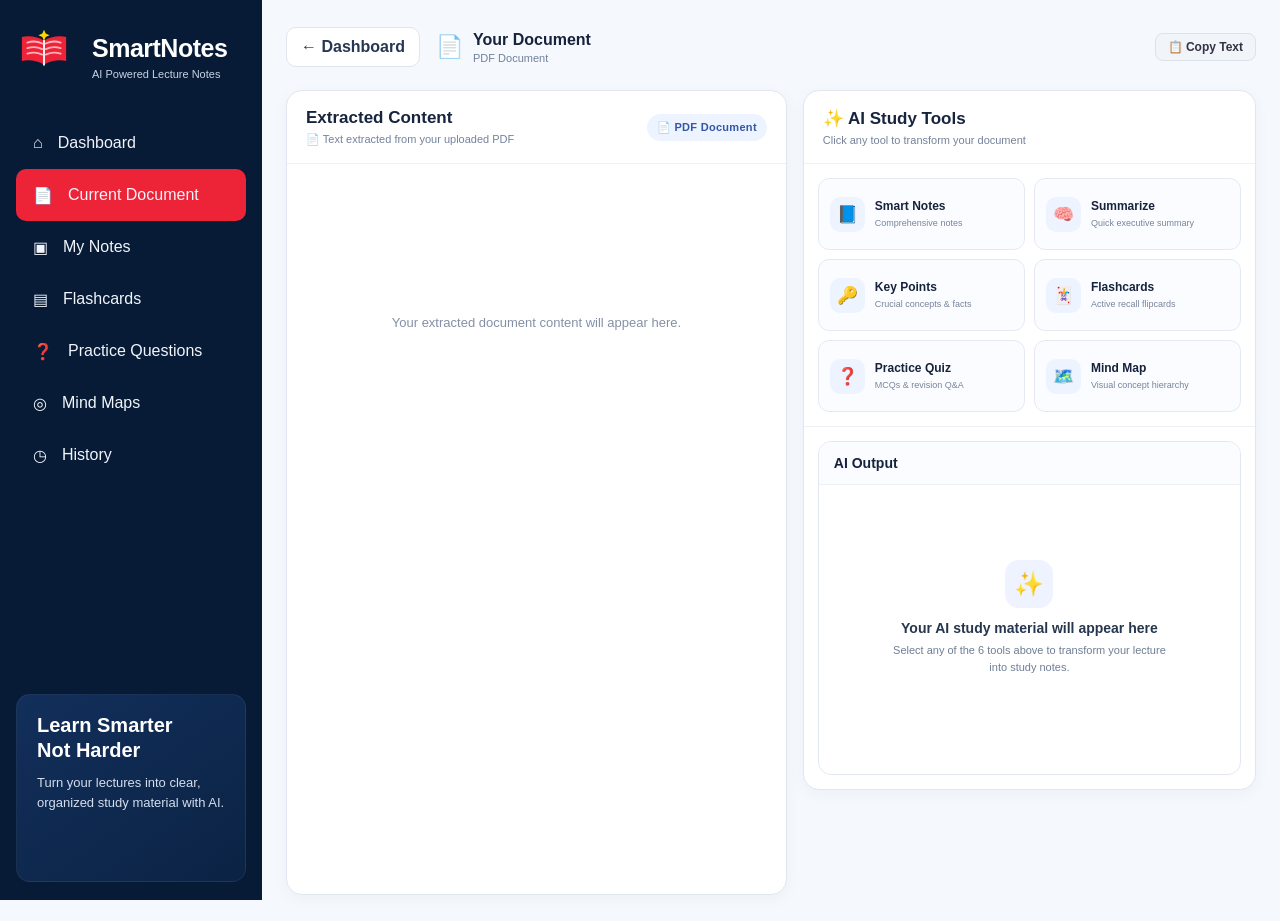
==== document.html @ 709845af "Deploy SmartNotes" ====
<!DOCTYPE html>
<html lang="en">

<head>
    <meta charset="UTF-8">
    <meta name="viewport" content="width=device-width, initial-scale=1.0">
    <title>SmartNotes - Document Workspace</title>
    <link rel="stylesheet" href="style.css?v=5">
    <style>
/* Source badges */
.source-badge {
    display: inline-flex;
    align-items: center;
    gap: 5px;
    padding: 4px 12px;
    border-radius: 20px;
    font-size: 11px;
    font-weight: 700;
    letter-spacing: 0.3px;
}
.source-badge.pdf    { background: #edf3ff; color: #3157a5; }
.source-badge.audio  { background: #fdf0ff; color: #7c3aed; }
.source-badge.youtube { background: #fff0f0; color: #c0152a; }

/* Pre-generated notes banner */
.auto-notes-banner {
    display: flex;
    align-items: center;
    justify-content: space-between;
    padding: 10px 14px;
    background: #edfdf5;
    border: 1px solid #a7f0c4;
    border-radius: 10px;
    font-size: 13px;
    font-weight: 600;
    color: #188038;
    margin-bottom: 14px;
}

/* AI Tool button active state */
.ai-tool.active-tool {
    border-color: #ed2438 !important;
    background: #fff5f5 !important;
    box-shadow: 0 4px 14px rgba(237, 36, 56, 0.12);
}
.ai-tool.active-tool strong {
    color: #ed2438 !important;
}

/* Action toolbar in output header */
.output-actions {
    display: flex;
    align-items: center;
    gap: 8px;
}
.btn-action {
    padding: 6px 12px;
    border-radius: 8px;
    background: #f1f4f9;
    color: #334;
    font-size: 12px;
    font-weight: 600;
    cursor: pointer;
    border: 1px solid #dce2ec;
    transition: 0.15s ease;
}
.btn-action:hover {
    background: #e3e8f2;
}

/* Interactive Flashcard UI */
.flashcards-container {
    padding: 10px 0;
}
.flashcard-card {
    min-height: 200px;
    background: linear-gradient(135deg, #ffffff, #f9fbff);
    border: 2px solid #e1e8f5;
    border-radius: 16px;
    padding: 24px;
    display: flex;
    flex-direction: column;
    justify-content: space-between;
    box-shadow: 0 8px 24px rgba(30, 50, 90, 0.06);
    cursor: pointer;
    transition: transform 0.2s, border-color 0.2s;
    user-select: none;
}
.flashcard-card:hover {
    border-color: #3157a5;
    transform: translateY(-2px);
}
.flashcard-header {
    display: flex;
    justify-content: space-between;
    font-size: 12px;
    color: #7b8ba5;
    font-weight: 600;
}
.flashcard-body {
    padding: 20px 0;
    font-size: 16px;
    line-height: 1.6;
    color: #17233d;
    text-align: center;
}
.flashcard-footer {
    display: flex;
    justify-content: space-between;
    align-items: center;
    font-size: 12px;
    color: #8fa0bc;
}
.flashcard-nav {
    display: flex;
    justify-content: center;
    align-items: center;
    gap: 16px;
    margin-top: 16px;
}
.flashcard-nav button {
    padding: 8px 18px;
    border-radius: 10px;
    background: #17233d;
    color: #fff;
    font-size: 13px;
    font-weight: 600;
    cursor: pointer;
}
.flashcard-nav button:disabled {
    opacity: 0.4;
    cursor: default;
}

/* Practice Questions UI */
.quiz-item {
    background: #fff;
    border: 1px solid #e2e8f2;
    border-radius: 12px;
    padding: 16px 18px;
    margin-bottom: 14px;
}
.quiz-question {
    font-size: 14px;
    font-weight: 700;
    color: #17233d;
    margin-bottom: 10px;
}
.quiz-toggle {
    margin-top: 10px;
    padding: 6px 12px;
    border-radius: 8px;
    background: #edf3ff;
    color: #3157a5;
    font-size: 12px;
    font-weight: 600;
    cursor: pointer;
    border: none;
}
.quiz-answer {
    margin-top: 10px;
    padding: 10px 14px;
    background: #f8fafc;
    border-left: 3px solid #188038;
    border-radius: 6px;
    font-size: 13px;
    line-height: 1.5;
    color: #2b3a4a;
    display: none;
}

/* Mind Map Tree visual */
.mindmap-node-tree {
    background: #f8fafd;
    border: 1px solid #e1e7f0;
    border-radius: 12px;
    padding: 18px;
    font-family: monospace;
    font-size: 13px;
    line-height: 1.8;
    color: #172b4d;
    white-space: pre-wrap;
    overflow-x: auto;
}
    </style>
</head>

<body>

    <aside class="sidebar" id="sidebar">
        <button class="mobile-menu-btn" id="mobileMenuBtn" aria-label="Open menu">☰</button>

        <div class="brand">
            <div class="logo-mark" aria-hidden="true">
                <svg width="56" height="48" viewBox="0 0 60 52" fill="none" xmlns="http://www.w3.org/2000/svg">
                    <path d="M6 38C14 36 24 38 30 42C36 38 46 36 54 38V12C46 10 36 12 30 16C24 12 14 10 6 12V38Z" fill="#ED2438"/>
                    <path d="M30 16V42" stroke="#FFFFFF" stroke-width="2" stroke-linecap="round"/>
                    <path d="M12 18C18 16 24 17 28 19" stroke="#FFB0B8" stroke-width="2" stroke-linecap="round"/>
                    <path d="M12 24C18 22 24 23 28 25" stroke="#FFB0B8" stroke-width="2" stroke-linecap="round"/>
                    <path d="M12 30C18 28 24 29 28 31" stroke="#FFB0B8" stroke-width="2" stroke-linecap="round"/>
                    <path d="M48 18C42 16 36 17 32 19" stroke="#FFB0B8" stroke-width="2" stroke-linecap="round"/>
                    <path d="M48 24C42 22 36 23 32 25" stroke="#FFB0B8" stroke-width="2" stroke-linecap="round"/>
                    <path d="M48 30C42 28 36 29 32 31" stroke="#FFB0B8" stroke-width="2" stroke-linecap="round"/>
                    <path d="M30 4L31.8 8.2L36 10L31.8 11.8L30 16L28.2 11.8L24 10L28.2 8.2L30 4Z" fill="#FFD700"/>
                </svg>
            </div>
            <div class="brand-text">
                <h2>SmartNotes</h2>
                <p>AI Powered Lecture Notes</p>
            </div>
        </div>

        <nav>
            <button onclick="goDashboard()">⌂ <span>Dashboard</span></button>
            <button class="active" id="currentDocBtn">📄 <span>Current Document</span></button>
            <button onclick="goDashboard()">▣ <span>My Notes</span></button>
            <button onclick="runTool('flashcards')">▤ <span>Flashcards</span></button>
            <button onclick="runTool('practice_questions')">❓ <span>Practice Questions</span></button>
            <button onclick="runTool('mindmap')">◎ <span>Mind Maps</span></button>
            <button onclick="goDashboard()">◷ <span>History</span></button>
        </nav>

        <div class="sidebar-card">
            <strong>Learn Smarter<br>Not Harder</strong>
            <p>Turn your lectures into clear, organized study material with AI.</p>
        </div>
    </aside>

    <main class="workspace">

        <!-- TOP BAR -->
        <header class="workspace-topbar">
            <button class="back-button" onclick="goDashboard()">
                ← Dashboard
            </button>

            <div class="document-title">
                <span id="topbarIcon">📄</span>
                <div>
                    <strong id="documentName">Your Document</strong>
                    <small id="documentPages">Processing...</small>
                </div>
            </div>

            <div class="top-actions" style="margin-left:auto;">
                <button class="btn-action" onclick="copyDocumentText()">📋 Copy Text</button>
            </div>
        </header>

        <!-- WORKSPACE GRID -->
        <section class="workspace-grid">

            <!-- DOCUMENT PANEL -->
            <div class="document-panel">
                <div class="panel-header">
                    <div>
                        <h2>Extracted Content</h2>
                        <p id="panelSubtitle">Text extracted from your uploaded lecture</p>
                    </div>
                    <span id="pageBadge" class="source-badge pdf">0 pages</span>
                </div>

                <div class="document-content" id="documentContent">
                    <p class="workspace-empty">Your extracted document content will appear here.</p>
                </div>
            </div>

            <!-- AI PANEL -->
            <div class="ai-panel">
                <div class="panel-header">
                    <div>
                        <h2>✨ AI Study Tools</h2>
                        <p>Click any tool to transform your document</p>
                    </div>
                </div>

                <!-- ALL 6 AI STUDY TOOLS -->
                <div class="ai-tools">
                    <button class="ai-tool" id="smartNotesBtn" onclick="runTool('smart_notes')">
                        <span>📘</span>
                        <div>
                            <strong>Smart Notes</strong>
                            <small>Comprehensive notes</small>
                        </div>
                    </button>

                    <button class="ai-tool" id="summarizeBtn" onclick="runTool('summarize')">
                        <span>🧠</span>
                        <div>
                            <strong>Summarize</strong>
                            <small>Quick executive summary</small>
                        </div>
                    </button>

                    <button class="ai-tool" id="keyPointsBtn" onclick="runTool('key_points')">
                        <span>🔑</span>
                        <div>
                            <strong>Key Points</strong>
                            <small>Crucial concepts & facts</small>
                        </div>
                    </button>

                    <button class="ai-tool" id="flashcardsBtn" onclick="runTool('flashcards')">
                        <span>🃏</span>
                        <div>
                            <strong>Flashcards</strong>
                            <small>Active recall flipcards</small>
                        </div>
                    </button>

                    <button class="ai-tool" id="practiceQuestionsBtn" onclick="runTool('practice_questions')">
                        <span>❓</span>
                        <div>
                            <strong>Practice Quiz</strong>
                            <small>MCQs & revision Q&A</small>
                        </div>
                    </button>

                    <button class="ai-tool" id="mindMapBtn" onclick="runTool('mindmap')">
                        <span>🗺️</span>
                        <div>
                            <strong>Mind Map</strong>
                            <small>Visual concept hierarchy</small>
                        </div>
                    </button>
                </div>

                <!-- AI OUTPUT -->
                <div class="ai-output">
                    <div class="ai-output-header" style="display:flex; justify-content:space-between; align-items:center;">
                        <h2 id="aiOutputTitle">AI Output</h2>
                        <div class="output-actions" id="outputActions" style="display:none;">
                            <button class="btn-action" onclick="copyAiOutput()">📋 Copy</button>
                            <button class="btn-action" onclick="downloadAiNotes()">💾 Save .txt</button>
                        </div>
                    </div>

                    <div id="aiOutput">
                        <div class="ai-placeholder">
                            <div class="ai-placeholder-icon">✨</div>
                            <h3>Your AI study material will appear here</h3>
                            <p>Select any of the 6 tools above to transform your lecture into study notes.</p>
                        </div>
                    </div>
                </div>

            </div>

        </section>

    </main>

    <script>
    /* =========================================
       GLOBAL STATE
    ========================================= */
    let currentRawResult = "";
    let flashcardDeck = [];
    let currentFlashcardIndex = 0;
    let isFlipped = false;

    /* =========================================
       NAVIGATION
    ========================================= */
    function goDashboard() {
        window.location.href = "/";
    }

    /* =========================================
       LOAD DOCUMENT DATA
    ========================================= */
    const documentText = sessionStorage.getItem("smartnotes_text") || sessionStorage.getItem("notegenz_text") || "";
    const documentName = sessionStorage.getItem("smartnotes_filename") || sessionStorage.getItem("notegenz_filename") || "Your Document";
    const documentPages = sessionStorage.getItem("smartnotes_pages") || sessionStorage.getItem("notegenz_pages") || "0";
    const documentSource = sessionStorage.getItem("smartnotes_source") || sessionStorage.getItem("notegenz_source") || "pdf";
    const preGeneratedNotes = sessionStorage.getItem("smartnotes_notes") || sessionStorage.getItem("notegenz_notes") || "";

    if (documentText) {
        document.getElementById("documentContent").textContent = documentText;
    }
    if (documentName) {
        document.getElementById("documentName").textContent = documentName;
    }

    const pageBadge = document.getElementById("pageBadge");
    const panelSubtitle = document.getElementById("panelSubtitle");
    const topbarIcon = document.getElementById("topbarIcon");
    const currentDocBtn = document.getElementById("currentDocBtn");

    if (documentSource === "audio") {
        document.getElementById("documentPages").textContent = "Audio Lecture";
        pageBadge.textContent = "🎙️ Audio";
        pageBadge.className = "source-badge audio";
        panelSubtitle.textContent = "🎙️ Audio Recording Transcript";
        topbarIcon.textContent = "🎙️";
        if (currentDocBtn) currentDocBtn.innerHTML = "🎙️ <span>Audio Recording</span>";
    } else if (documentSource === "youtube") {
        document.getElementById("documentPages").textContent = "YouTube Lecture";
        pageBadge.textContent = "▶ YouTube";
        pageBadge.className = "source-badge youtube";
        panelSubtitle.textContent = "▶ YouTube Lecture Content";
        topbarIcon.textContent = "▶";
        if (currentDocBtn) currentDocBtn.innerHTML = "▶ <span>YouTube Lecture</span>";
    } else {
        const pagesStr = documentPages && documentPages !== "0" ? `${documentPages} page(s)` : "PDF Document";
        document.getElementById("documentPages").textContent = pagesStr;
        pageBadge.textContent = `📄 ${pagesStr}`;
        pageBadge.className = "source-badge pdf";
        panelSubtitle.textContent = "📄 Text extracted from your uploaded PDF";
        topbarIcon.textContent = "📄";
    }

    // Auto-display pre-generated notes for Audio/YouTube
    if (preGeneratedNotes.trim()) {
        displayRawResult("📘 Smart Notes", preGeneratedNotes, true);
        highlightActiveTool("smartNotesBtn");
    }

    // Check if auto_tool requested from homepage
    const autoTool = sessionStorage.getItem("smartnotes_auto_tool");
    if (autoTool) {
        sessionStorage.removeItem("smartnotes_auto_tool");
        setTimeout(() => runTool(autoTool), 300);
    }

    /* =========================================
       AI STUDY TOOLS DISPATCHER
    ========================================= */
    async function runTool(toolName) {
        if (!documentText || documentText.trim() === "") {
            document.getElementById("aiOutput").innerHTML = `
                <div class="ai-placeholder">
                    <div class="ai-placeholder-icon">⚠️</div>
                    <h3>No document content</h3>
                    <p>Please upload a PDF, audio recording, or YouTube link first.</p>
                </div>
            `;
            return;
        }

        const toolBtnMap = {
            "smart_notes": "smartNotesBtn",
            "summarize": "summarizeBtn",
            "key_points": "keyPointsBtn",
            "flashcards": "flashcardsBtn",
            "practice_questions": "practiceQuestionsBtn",
            "mindmap": "mindMapBtn"
        };
        highlightActiveTool(toolBtnMap[toolName]);

        const titles = {
            "smart_notes": "📘 Smart Notes",
            "summarize": "🧠 Executive Summary",
            "key_points": "🔑 Key Points",
            "flashcards": "🃏 Flashcards Deck",
            "practice_questions": "❓ Practice Quiz",
            "mindmap": "🗺️ Mind Map"
        };

        const aiOutput = document.getElementById("aiOutput");
        document.getElementById("aiOutputTitle").textContent = titles[toolName] || "AI Output";
        document.getElementById("outputActions").style.display = "none";

        aiOutput.innerHTML = `
            <div class="ai-placeholder">
                <div class="ai-placeholder-icon">✨</div>
                <h3>Generating ${titles[toolName]}...</h3>
                <p>AI is analyzing the lecture content. Please wait a moment.</p>
            </div>
        `;

        try {
            const response = await fetch("/ai/tool", {
                method: "POST",
                headers: { "Content-Type": "application/json" },
                body: JSON.stringify({
                    text: documentText,
                    tool: toolName
                })
            });

            const data = await response.json();
            if (!response.ok) {
                throw new Error(data.error || "AI generation failed.");
            }

            currentRawResult = data.result || "";
            document.getElementById("outputActions").style.display = "flex";

            if (toolName === "flashcards" && Array.isArray(data.flashcards) && data.flashcards.length > 0) {
                renderFlashcards(data.flashcards);
            } else if (toolName === "practice_questions") {
                renderPracticeQuestions(data.result);
            } else if (toolName === "mindmap") {
                renderMindMap(data.result);
            } else {
                displayRawResult(titles[toolName], data.result, false);
            }

        } catch (err) {
            aiOutput.innerHTML = `
                <div class="ai-placeholder">
                    <div class="ai-placeholder-icon">❌</div>
                    <h3>Generation Failed</h3>
                    <p>${err.message}</p>
                </div>
            `;
        }
    }

    function highlightActiveTool(buttonId) {
        document.querySelectorAll(".ai-tool").forEach(btn => btn.classList.remove("active-tool"));
        if (buttonId) {
            const target = document.getElementById(buttonId);
            if (target) target.classList.add("active-tool");
        }
    }

    function displayRawResult(title, content, isAutoGenerated) {
        const aiOutput = document.getElementById("aiOutput");
        currentRawResult = content;
        document.getElementById("outputActions").style.display = "flex";

        aiOutput.innerHTML = `
            <div class="ai-result">
                ${isAutoGenerated ? '<div class="auto-notes-banner">✅ AI Notes Auto-Generated</div>' : ''}
                <div class="ai-result-text" style="white-space: pre-wrap; line-height: 1.7; font-size: 13.5px; color:#212e44;"></div>
            </div>
        `;
        aiOutput.querySelector(".ai-result-text").textContent = content;
    }

    /* FLASHCARD INTERACTIVE RENDERER */
    function renderFlashcards(cards) {
        flashcardDeck = cards;
        currentFlashcardIndex = 0;
        isFlipped = false;
        try {
            currentRawResult = cards.map((c, i) => `[Card ${i + 1}] (${c.category || 'Concept'})\nQuestion: ${c.question}\nAnswer: ${c.answer}\n`).join("\n---\n\n");
        } catch(e) {}
        showFlashcard();
    }

    function showFlashcard() {
        const aiOutput = document.getElementById("aiOutput");
        const card = flashcardDeck[currentFlashcardIndex];
        const total = flashcardDeck.length;

        aiOutput.innerHTML = `
            <div class="flashcards-container">
                <div class="flashcard-card" onclick="flipFlashcard()">
                    <div class="flashcard-header">
                        <span>${card.category || "Concept"}</span>
                        <span>Card ${currentFlashcardIndex + 1} of ${total}</span>
                    </div>
                    <div class="flashcard-body" id="flashcardContent">
                        ${isFlipped ? `<strong>💡 Answer:</strong><br><br>${card.answer}` : `<strong>❓ Question:</strong><br><br>${card.question}`}
                    </div>
                    <div class="flashcard-footer">
                        <span>Click card to ${isFlipped ? 'view question' : 'flip answer'}</span>
                        <span>🔄 Flip</span>
                    </div>
                </div>

                <div class="flashcard-nav">
                    <button onclick="prevFlashcard()" ${currentFlashcardIndex === 0 ? 'disabled' : ''}>← Previous</button>
                    <button onclick="flipFlashcard()">🔄 Flip Card</button>
                    <button onclick="nextFlashcard()" ${currentFlashcardIndex === total - 1 ? 'disabled' : ''}>Next →</button>
                </div>
            </div>
        `;
    }

    function flipFlashcard() {
        isFlipped = !isFlipped;
        showFlashcard();
    }
    function nextFlashcard() {
        if (currentFlashcardIndex < flashcardDeck.length - 1) {
            currentFlashcardIndex++;
            isFlipped = false;
            showFlashcard();
        }
    }
    function prevFlashcard() {
        if (currentFlashcardIndex > 0) {
            currentFlashcardIndex--;
            isFlipped = false;
            showFlashcard();
        }
    }

    /* PRACTICE QUESTIONS RENDERER */
    function renderPracticeQuestions(text) {
        currentRawResult = text;
        const aiOutput = document.getElementById("aiOutput");
        aiOutput.innerHTML = `
            <div class="ai-result">
                <div class="ai-result-text" style="white-space: pre-wrap; line-height: 1.7; font-size: 13.5px; color:#212e44;"></div>
            </div>
        `;
        aiOutput.querySelector(".ai-result-text").textContent = text;
    }

    /* MIND MAP RENDERER */
    function renderMindMap(text) {
        currentRawResult = text;
        const aiOutput = document.getElementById("aiOutput");
        aiOutput.innerHTML = `
            <div class="ai-result">
                <div class="mindmap-node-tree"></div>
            </div>
        `;
        aiOutput.querySelector(".mindmap-node-tree").textContent = text;
    }

    /* COPY & DOWNLOAD */
    function copyAiOutput() {
        if (!currentRawResult) return;
        navigator.clipboard.writeText(currentRawResult).then(() => {
            alert("✅ Notes copied to clipboard!");
        });
    }

    function copyDocumentText() {
        if (!documentText) return;
        navigator.clipboard.writeText(documentText).then(() => {
            alert("✅ Document content copied to clipboard!");
        });
    }

    function downloadAiNotes() {
        if (!currentRawResult) return;
        const blob = new Blob([currentRawResult], { type: "text/plain" });
        const url = URL.createObjectURL(blob);
        const a = document.createElement("a");
        a.href = url;
        a.download = `${documentName.replace(/[^a-zA-Z0-9]/g, "_")}_SmartNotes.txt`;
        document.body.appendChild(a);
        a.click();
        document.body.removeChild(a);
        URL.revokeObjectURL(url);
    }

    /* MOBILE MENU */
    const mobileMenuBtn = document.getElementById("mobileMenuBtn");
    const sidebar = document.getElementById("sidebar");
    if (mobileMenuBtn && sidebar) {
        mobileMenuBtn.addEventListener("click", function () {
            sidebar.classList.toggle("menu-open");
        });
    }
    </script>
</body>
</html>
---- style.css ----
* {
    box-sizing: border-box;
    margin: 0;
    padding: 0;
}

html {
    width: 100%;
    min-height: 100%;
}

body {
    font-family: Arial, Helvetica, sans-serif;
    background: #f5f8fd;
    color: #17213d;
    min-height: 100vh;
    overflow-x: hidden;
}

button,
input {
    font: inherit;
}

button {
    border: 0;
}

.sidebar {
    position: fixed;
    inset: 0 auto 0 0;
    width: 262px;
    height: 100vh;
    padding: 26px 16px 18px;
    background: #071b36;
    color: #fff;
    display: flex;
    flex-direction: column;
    z-index: 1000;
    overflow-y: auto;
}

.brand {
    display: flex;
    align-items: center;
    justify-content: center;
    flex-direction: column;
    text-align: center;
    margin-bottom: 28px;
}

.logo-mark {
    width: 76px;
    height: 55px;
    position: relative;
    margin-bottom: 8px;
}

.logo-mark span {
    position: absolute;
    bottom: 2px;
    width: 19px;
    height: 43px;
    background: #f04444;
    border-radius: 3px 3px 2px 2px;
    transform-origin: bottom;
}

.logo-mark span:nth-child(1) {
    left: 11px;
    transform: rotate(-20deg);
}

.logo-mark span:nth-child(2) {
    left: 29px;
    height: 51px;
    transform: rotate(0);
}

.logo-mark span:nth-child(3) {
    right: 10px;
    transform: rotate(20deg);
}

.brand h2 {
    font-size: 25px;
    line-height: 1;
    letter-spacing: -0.5px;
}

.brand p {
    margin-top: 7px;
    font-size: 11px;
    color: #c8d3e5;
}

.sidebar-nav {
    display: flex;
    flex-direction: column;
    gap: 7px;
}

.nav-item {
    width: 100%;
    min-height: 52px;
    padding: 10px 17px;
    display: flex;
    align-items: center;
    gap: 15px;
    border-radius: 10px;
    background: transparent;
    color: #f1f5fb;
    cursor: pointer;
    text-align: left;
    font-size: 16px;
    transition: 0.2s ease;
}

.nav-item:hover {
    background: rgba(255, 255, 255, 0.08);
}

.nav-item.active {
    background: #ed2438;
    box-shadow: 0 7px 18px rgba(237, 36, 56, 0.22);
}

.nav-item:first-letter {
    font-size: 23px;
}

.sidebar-card {
    margin-top: auto;
    padding: 18px 20px;
    min-height: 188px;
    border-radius: 14px;
    background: linear-gradient(145deg, #122f5b, #0b2344);
    border: 1px solid rgba(255,255,255,0.06);
}

.sidebar-card-icon {
    font-size: 25px;
    margin-bottom: 5px;
    color: #75a8ff;
}

.sidebar-card strong {
    display: block;
    font-size: 20px;
    line-height: 1.25;
}

.sidebar-card p {
    margin-top: 10px;
    color: #d4deed;
    font-size: 13px;
    line-height: 1.55;
}

.student-profile {
    display: flex;
    align-items: center;
    gap: 11px;
    padding: 18px 4px 0;
    margin-top: 18px;
    border-top: 1px solid rgba(255,255,255,0.09);
}

.student-avatar {
    width: 48px;
    height: 48px;
    flex: 0 0 48px;
    display: grid;
    place-items: center;
    border-radius: 50%;
    background: #edf1f7;
    color: #596b8d;
    font-size: 20px;
    font-weight: 700;
}

.student-profile strong,
.student-profile span {
    display: block;
}

.student-profile strong {
    font-size: 14px;
}

.student-profile span {
    margin-top: 4px;
    color: #c8d3e5;
    font-size: 12px;
}

.mobile-menu-btn {
    display: none;
}

.main {
    margin-left: 262px;
    width: calc(100% - 262px);
    min-height: 100vh;
    padding: 20px 26px 28px;
}

.topbar {
    display: flex;
    align-items: center;
    gap: 18px;
    margin-bottom: 27px;
}

.search-box {
    height: 50px;
    flex: 1;
    max-width: 900px;
    display: flex;
    align-items: center;
    gap: 13px;
    padding: 0 18px;
    border: 1px solid #e0e6f0;
    border-radius: 16px;
    background: #fff;
    box-shadow: 0 2px 8px rgba(25, 52, 92, 0.02);
}

.search-box > span {
    font-size: 31px;
    line-height: 1;
    color: #172f55;
    transform: rotate(-20deg);
}

.search-box input {
    width: 100%;
    border: 0;
    outline: 0;
    background: transparent;
    color: #17213d;
    font-size: 16px;
}

.search-box input::placeholder {
    color: #61708c;
}

.top-actions {
    margin-left: auto;
    display: flex;
    align-items: center;
    gap: 25px;
}

.notification-btn {
    position: relative;
    width: 36px;
    height: 40px;
    background: transparent;
    color: #17213d;
    cursor: pointer;
    font-size: 27px;
}

.notification-btn i {
    position: absolute;
    top: 4px;
    right: 2px;
    width: 11px;
    height: 11px;
    border-radius: 50%;
    background: #e7283c;
    border: 2px solid #f5f8fd;
}

.profile {
    width: 48px;
    height: 48px;
    display: grid;
    place-items: center;
    border-radius: 50%;
    background: #263553;
    color: #fff;
    font-size: 18px;
}

.dashboard-grid {
    display: grid;
    grid-template-columns: minmax(0, 2.15fr) minmax(350px, 1fr);
    gap: 15px;
    align-items: start;
}

.dashboard-main {
    min-width: 0;
}

.hero {
    min-height: 126px;
    display: flex;
    align-items: center;
    padding: 23px 18px;
    margin-bottom: 14px;
    border-radius: 17px;
    background: linear-gradient(110deg, #edf5ff, #f7f2ff);
    border: 1px solid #edf0f6;
}

.hero h1 {
    font-size: 34px;
    line-height: 1.15;
    letter-spacing: -1px;
    color: #132747;
}

.hero h1 span {
    color: #db273a;
}

.hero p {
    margin-top: 8px;
    max-width: 780px;
    color: #4e607f;
    font-size: 15px;
    line-height: 1.5;
}

.quick-actions {
    display: grid;
    grid-template-columns: repeat(3, 1fr);
    gap: 13px;
    margin-bottom: 14px;
}

.quick-card {
    min-height: 106px;
    padding: 15px 13px;
    display: flex;
    align-items: center;
    gap: 13px;
    text-align: left;
    background: #fff;
    border: 1px solid #e5eaf2;
    border-radius: 13px;
    box-shadow: 0 4px 14px rgba(36, 56, 88, 0.03);
    cursor: pointer;
    transition: 0.2s ease;
}

.quick-card:hover {
    transform: translateY(-2px);
    box-shadow: 0 8px 20px rgba(36, 56, 88, 0.08);
}

.quick-card strong {
    display: block;
    color: #14233e;
    font-size: 15px;
}

.quick-card p {
    margin-top: 5px;
    color: #5d6d88;
    font-size: 12px;
    line-height: 1.45;
}

.quick-icon,
.feature-icon {
    flex: 0 0 auto;
    display: grid;
    place-items: center;
    border-radius: 14px;
    font-weight: 700;
}

.quick-icon {
    width: 54px;
    height: 54px;
    font-size: 25px;
}

.red {
    background: #ffe1e4;
    color: #e32b3c;
}

.purple {
    background: #e8e0ff;
    color: #693be2;
}

.blue {
    background: #dff1ff;
    color: #1979bf;
}

.green {
    background: #ddf5e3;
    color: #17994c;
}

.yellow {
    background: #fff0c8;
    color: #e69a00;
}

.violet {
    background: #e9e0ff;
    color: #6840d7;
}

.orange {
    background: #ffebc9;
    color: #e77d00;
}

.upload-card {
    padding: 9px;
    background: #fff;
    border-radius: 14px;
    border: 1px solid #e4e9f1;
}

.dropzone {
    min-height: 300px;
    padding: 24px;
    display: flex;
    flex-direction: column;
    align-items: center;
    justify-content: center;
    text-align: center;
    border: 2px dashed #ffb9c0;
    border-radius: 12px;
    background: linear-gradient(135deg, #fffafa, #fff6f7);
    cursor: pointer;
    transition: 0.2s ease;
}

.dropzone:hover,
.dropzone.dragging {
    border-color: #ed3346;
    background: #fff2f4;
}

.upload-cloud {
    width: 60px;
    height: 60px;
    display: grid;
    place-items: center;
    margin-bottom: 8px;
    color: #e42c3e;
    font-size: 44px;
    font-weight: 300;
}

.dropzone h2 {
    color: #13233e;
    font-size: 21px;
}

.dropzone p {
    margin-top: 5px;
    color: #17233a;
    font-size: 15px;
}

.dropzone small {
    margin-top: 13px;
    color: #62718c;
    font-size: 13px;
}

.choose-file {
    min-width: 180px;
    margin-top: 20px;
    padding: 13px 25px;
    border-radius: 11px;
    background: #ed2438;
    color: #fff;
    font-size: 16px;
    font-weight: 700;
    cursor: pointer;
    box-shadow: 0 6px 15px rgba(237,36,56,0.18);
}

.choose-file:hover {
    background: #d91f32;
}

.file-status {
    min-height: 20px;
    padding: 7px 5px 1px;
    text-align: center;
    font-size: 13px;
}

.dashboard-side {
    min-width: 0;
    display: flex;
    flex-direction: column;
    gap: 13px;
}

.learning-card {
    min-height: 288px;
    position: relative;
    overflow: hidden;
    display: flex;
    padding: 22px 19px;
    border: 1px solid #e3e8f2;
    border-radius: 14px;
    background: linear-gradient(130deg, #eef5ff, #fff3f3);
}

.learning-copy {
    position: relative;
    z-index: 2;
}

.learning-copy h2 {
    color: #172859;
    font-size: 27px;
    line-height: 1.03;
}

.learning-copy h2 span {
    color: #df293d;
}

.flow {
    margin-top: 16px;
    color: #17213d;
    font-size: 12px;
}

.flow b {
    margin: 0 5px;
    color: #71809a;
}

.learning-copy ul {
    list-style: none;
    margin-top: 15px;
}

.learning-copy li {
    display: flex;
    align-items: center;
    gap: 9px;
    margin: 7px 0;
    color: #17213d;
    font-size: 13px;
}

.learning-copy li span {
    width: 22px;
    height: 22px;
    display: grid;
    place-items: center;
    border-radius: 50%;
    background: #52d88c;
    color: #fff;
    font-weight: 700;
}

.learning-illustration {
    position: absolute;
    right: -7px;
    bottom: 0;
    width: 48%;
    height: 80%;
}

.play-button {
    position: absolute;
    top: 10px;
    left: 28px;
    width: 30px;
    height: 30px;
    display: grid;
    place-items: center;
    border-radius: 8px;
    background: #ef3345;
    color: #fff;
    font-size: 13px;
    z-index: 4;
}

.person-head {
    position: absolute;
    top: 18px;
    right: 43px;
    width: 72px;
    height: 82px;
    border-radius: 48% 48% 43% 43%;
    background: #f1b58f;
    box-shadow: inset 0 13px 0 #202a3e;
    z-index: 3;
}

.person-body {
    position: absolute;
    right: 17px;
    bottom: 14px;
    width: 135px;
    height: 140px;
    border-radius: 70px 70px 0 0;
    background: #d9263b;
    z-index: 2;
}

.laptop {
    position: absolute;
    right: 5px;
    bottom: 0;
    width: 155px;
    height: 66px;
    border-radius: 8px 8px 3px 3px;
    background: #28364d;
    transform: perspective(120px) rotateX(10deg);
    z-index: 5;
    box-shadow: 0 14px 0 #c59a76;
}

.recent-card {
    background: #fff;
    border: 1px solid #e2e8f0;
    border-radius: 14px;
    padding: 18px;
}

.recent-header {
    display: flex;
    align-items: center;
    justify-content: space-between;
    padding-bottom: 12px;
    border-bottom: 1px solid #edf0f5;
}

.recent-header h2 {
    color: #1b2b47;
    font-size: 19px;
}

.recent-header button {
    background: transparent;
    color: #71819e;
    font-size: 12px;
    cursor: pointer;
}

.recent-list {
    display: flex;
    flex-direction: column;
    max-height: 225px;
    overflow-y: auto;
    overflow-x: hidden;
    padding-right: 6px;
    scrollbar-width: thin;
    scrollbar-color: #cbd5e1 #f8fafc;
}

.recent-list::-webkit-scrollbar {
    width: 6px;
}

.recent-list::-webkit-scrollbar-track {
    background: #f8fafc;
    border-radius: 4px;
}

.recent-list::-webkit-scrollbar-thumb {
    background: #cbd5e1;
    border-radius: 4px;
}

.recent-list::-webkit-scrollbar-thumb:hover {
    background: #94a3b8;
}

.recent-item {
    min-width: 0;
    display: grid;
    grid-template-columns: 48px minmax(0, 1fr) auto 12px;
    align-items: center;
    gap: 10px;
    padding: 13px 0;
    border-bottom: 1px solid #f0f2f6;
}

.recent-item:last-child {
    border-bottom: 0;
}

.recent-icon {
    width: 48px;
    height: 48px;
    display: grid;
    place-items: center;
    border-radius: 12px;
    font-size: 11px;
    font-weight: 800;
}

.recent-icon.pdf {
    background: #ffe2e5;
    color: #d9263b;
}

.recent-icon.audio {
    background: #eee7ff;
    color: #6a3dd6;
    font-size: 20px;
}

.recent-icon.video {
    background: #ffe3e5;
    color: #df293e;
    font-size: 18px;
}

.recent-info {
    min-width: 0;
}

.recent-info strong,
.recent-info span {
    display: block;
    overflow: hidden;
    text-overflow: ellipsis;
    white-space: nowrap;
}

.recent-info strong {
    color: #1b2a44;
    font-size: 13px;
}

.recent-info span {
    margin-top: 5px;
    color: #7b89a1;
    font-size: 11px;
}

.status {
    padding: 8px 11px;
    border-radius: 20px;
    background: #def8e9;
    color: #168e49;
    font-size: 11px;
    white-space: nowrap;
}

.dots {
    background: transparent;
    color: #17213d;
    font-size: 21px;
    cursor: pointer;
}

.features {
    display: grid;
    grid-template-columns: repeat(5, minmax(0, 1fr));
    gap: 13px;
    margin-top: 13px;
}

.feature-card {
    min-width: 0;
    min-height: 300px;
    padding: 17px;
    background: #fff;
    border: 1px solid #e3e8f1;
    border-radius: 14px;
    box-shadow: 0 3px 12px rgba(35, 55, 88, 0.025);
}

.feature-heading {
    display: flex;
    align-items: flex-start;
    gap: 11px;
}

.feature-icon {
    width: 51px;
    height: 51px;
    font-size: 23px;
}

.feature-heading h3 {
    color: #17233d;
    font-size: 15px;
}

.feature-heading p {
    margin-top: 5px;
    color: #65748e;
    font-size: 11px;
    line-height: 1.45;
}

.mini-notes {
    min-height: 175px;
    margin-top: 17px;
    padding: 15px;
    border: 1px solid #e9edf3;
    border-radius: 12px;
    background: #fff;
}

.mini-notes strong {
    display: block;
    margin-bottom: 15px;
    font-size: 12px;
    color: #17233d;
}

.mini-line {
    display: block;
    width: 85%;
    height: 7px;
    margin: 11px 0;
    border-radius: 5px;
    background: #dce2ec;
}

.mini-line.long {
    width: 95%;
    background: linear-gradient(90deg, #ffbdc4 25%, #dce2ec 25%);
}

.mini-line.short {
    width: 58%;
}

.bullets .mini-line {
    position: relative;
    margin-left: 10px;
}

.bullets .mini-line::before {
    content: "";
    position: absolute;
    left: -11px;
    top: -2px;
    width: 11px;
    height: 11px;
    border-radius: 50%;
    background: #e62b3d;
}

.flashcard-preview {
    min-height: 175px;
    margin-top: 17px;
    padding: 28px 14px 10px;
    display: flex;
    flex-direction: column;
    align-items: center;
    justify-content: space-between;
    text-align: center;
    border-radius: 12px;
    background: linear-gradient(135deg, #fff0f0, #fffafa);
}

.flashcard-preview span {
    margin-top: 10px;
    color: #17233d;
    font-size: 12px;
    line-height: 1.5;
}

.flashcard-preview b {
    color: #8491a8;
    font-size: 12px;
    font-weight: 400;
}

.question-preview {
    min-height: 175px;
    margin-top: 17px;
    padding: 17px 13px;
    border: 1px solid #e9edf3;
    border-radius: 12px;
    background: #fff;
}

.question-preview strong {
    display: block;
    color: #17233d;
    font-size: 12px;
    line-height: 1.45;
    margin-bottom: 18px;
}

.question-preview span {
    display: block;
    margin: 13px 0;
    color: #c7cfdd;
    font-size: 12px;
}

.mindmap-preview {
    min-height: 175px;
    margin-top: 17px;
    position: relative;
    overflow: hidden;
    border-radius: 12px;
    background: #fff;
}

.mind-center {
    position: absolute;
    top: 64px;
    left: calc(50% - 35px);
    width: 70px;
    height: 48px;
    display: grid;
    place-items: center;
    border-radius: 50%;
    background: #ffe4e7;
    color: #e0273b;
    font-weight: 700;
    font-size: 13px;
    z-index: 2;
}

.node {
    position: absolute;
    width: 45px;
    height: 25px;
    border-radius: 6px;
}

.n1 { top: 22px; left: 13px; background: #bfe1ff; }
.n2 { top: 22px; right: 13px; background: #ffdf9c; }
.n3 { bottom: 20px; left: 13px; background: #bdeecb; }
.n4 { bottom: 20px; right: 13px; background: #ffc0c7; }

@media (max-width: 1250px) {
    .sidebar {
        width: 235px;
    }

    .main {
        margin-left: 235px;
        width: calc(100% - 235px);
        padding-left: 20px;
        padding-right: 20px;
    }

    .dashboard-grid {
        grid-template-columns: minmax(0, 1.75fr) minmax(315px, 1fr);
    }

    .features {
        grid-template-columns: repeat(3, minmax(0, 1fr));
    }
}

@media (max-width: 950px) {
    .sidebar {
        width: 210px;
    }

    .main {
        margin-left: 210px;
        width: calc(100% - 210px);
    }

    .dashboard-grid {
        grid-template-columns: 1fr;
    }

    .dashboard-side {
        display: grid;
        grid-template-columns: 1fr 1fr;
    }

    .features {
        grid-template-columns: repeat(2, minmax(0, 1fr));
    }
}

@media (max-width: 700px) {
    body {
        overflow-x: hidden;
    }

    .sidebar {
        position: fixed;
        top: 0;
        left: 0;
        right: 0;
        width: 100%;
        height: 58px;
        min-height: 58px;
        padding: 8px 12px;
        display: block;
        overflow: visible;
        z-index: 9999;
    }

    .mobile-menu-btn {
        display: grid;
        place-items: center;
        position: absolute;
        top: 11px;
        left: 10px;
        width: 36px;
        height: 36px;
        background: transparent;
        color: #fff;
        font-size: 24px;
        cursor: pointer;
        z-index: 10002;
    }

    .brand {
        position: absolute;
        top: 7px;
        right: 12px;
        left: auto;
        margin: 0;
        height: 44px;
        flex-direction: row;
        text-align: left;
        gap: 7px;
        z-index: 10001;
    }

    .logo-mark {
        width: 34px;
        height: 33px;
        margin: 0;
    }

    .logo-mark span {
        width: 9px;
        height: 25px;
    }

    .logo-mark span:nth-child(1) { left: 7px; }
    .logo-mark span:nth-child(2) { left: 15px; height: 30px; }
    .logo-mark span:nth-child(3) { right: 4px; }

    .brand h2 {
        font-size: 16px;
    }

    .brand p {
        font-size: 8px;
        margin-top: 2px;
        white-space: nowrap;
    }

    .sidebar-nav {
        display: none;
    }

    .sidebar.menu-open .sidebar-nav {
        position: fixed;
        top: 58px;
        left: 0;
        width: 50vw;
        max-height: calc(100vh - 58px);
        padding: 10px 8px;
        display: flex;
        flex-direction: column;
        gap: 4px;
        overflow-y: auto;
        background: #071b36;
        border-radius: 0 0 12px 0;
        box-shadow: 5px 5px 20px rgba(0,0,0,0.25);
    }

    .sidebar.menu-open .nav-item {
        min-height: 40px;
        width: 100%;
        padding: 8px 9px;
        gap: 8px;
        border-radius: 8px;
        font-size: 10px;
    }

    .sidebar.menu-open .sidebar-card,
    .student-profile {
        display: none;
    }

    .main {
        width: 100%;
        margin-left: 0;
        padding: 73px 12px 20px;
    }

    .topbar {
        margin-bottom: 13px;
        gap: 10px;
    }

    .search-box {
        height: 46px;
        padding: 0 12px;
        border-radius: 13px;
    }

    .search-box > span {
        font-size: 26px;
    }

    .search-box input {
        font-size: 13px;
    }

    .top-actions {
        display: none;
    }

    .dashboard-grid {
        grid-template-columns: 1fr;
        gap: 12px;
    }

    .hero {
        min-height: 0;
        padding: 19px;
        margin-bottom: 11px;
    }

    .hero h1 {
        font-size: 23px;
        letter-spacing: -0.5px;
    }

    .hero p {
        font-size: 12px;
        line-height: 1.55;
    }

    .quick-actions {
        grid-template-columns: 1fr;
        gap: 8px;
    }

    .quick-card {
        min-height: 78px;
    }

    .quick-icon {
        width: 46px;
        height: 46px;
    }

    .upload-card {
        padding: 6px;
    }

    .dropzone {
        min-height: 250px;
        padding: 18px;
    }

    .dropzone h2 {
        font-size: 18px;
    }

    .dropzone p {
        font-size: 13px;
    }

    .dropzone small {
        font-size: 11px;
    }

    .choose-file {
        min-width: 155px;
        padding: 11px 18px;
        font-size: 14px;
    }

    .dashboard-side {
        display: flex;
    }

    .learning-card {
        min-height: 270px;
    }

    .learning-copy h2 {
        font-size: 23px;
    }

    .learning-illustration {
        width: 45%;
    }

    .recent-card {
        padding: 13px;
    }

    .recent-item {
        grid-template-columns: 42px minmax(0,1fr) auto 10px;
        gap: 7px;
    }

    .recent-icon {
        width: 42px;
        height: 42px;
    }

    .status {
        padding: 6px 8px;
        font-size: 9px;
    }

    .features {
        grid-template-columns: 1fr 1fr;
        gap: 8px;
        margin-top: 10px;
    }

    .feature-card {
        min-height: 235px;
        padding: 12px;
    }

    .feature-heading {
        gap: 7px;
    }

    .feature-icon {
        width: 39px;
        height: 39px;
        font-size: 18px;
    }

    .feature-heading h3 {
        font-size: 12px;
    }

    .feature-heading p {
        font-size: 9px;
    }

    .mini-notes,
    .flashcard-preview,
    .question-preview,
    .mindmap-preview {
        min-height: 135px;
        margin-top: 10px;
    }
}

@media (max-width: 450px) {
    .main {
        padding-left: 9px;
        padding-right: 9px;
    }

    .brand {
        right: 8px;
    }

    .brand h2 {
        font-size: 15px;
    }

    .brand p {
        font-size: 7px;
    }

    .features {
        grid-template-columns: 1fr 1fr;
    }

    .feature-card {
        min-height: 215px;
    }

    .feature-heading p {
        display: none;
    }

    .recent-info strong {
        font-size: 11px;
    }

    .recent-info span {
        font-size: 9px;
    }

    .status {
        display: none;
    }
}

button:focus-visible,
input:focus-visible,
.dropzone:focus-visible {
    outline: 2px solid #4d90fe;
    outline-offset: 2px;
}


/* =========================================================
   SMARTNOTES DOCUMENT WORKSPACE
   Supports the existing document.html
========================================================= */

.workspace {
    margin-left: 262px;
    width: calc(100% - 262px);
    min-height: 100vh;
    padding: 18px 24px 26px;
    background: #f5f8fd;
}

.workspace-topbar {
    min-height: 58px;
    display: flex;
    align-items: center;
    gap: 16px;
    margin-bottom: 14px;
}

.back-button {
    padding: 10px 14px;
    border-radius: 10px;
    background: #ffffff;
    border: 1px solid #e0e6ef;
    color: #263752;
    cursor: pointer;
    font-weight: 600;
}

.back-button:hover {
    background: #f1f5fb;
}

.document-title {
    min-width: 0;
    flex: 1;
    display: flex;
    align-items: center;
    gap: 10px;
}

.document-title > span {
    font-size: 22px;
}

.document-title strong,
.document-title small {
    display: block;
}

.document-title strong {
    color: #17233d;
    font-size: 16px;
    overflow: hidden;
    text-overflow: ellipsis;
    white-space: nowrap;
}

.document-title small {
    margin-top: 3px;
    color: #71809a;
    font-size: 11px;
}

.more-button {
    width: 38px;
    height: 38px;
    border-radius: 10px;
    background: #fff;
    border: 1px solid #e0e6ef;
    color: #263752;
    cursor: pointer;
    font-size: 22px;
}

.workspace-grid {
    display: grid;
    grid-template-columns: minmax(0, 1.05fr) minmax(390px, 0.95fr);
    gap: 16px;
    min-height: calc(100vh - 95px);
}

.document-panel,
.ai-panel {
    min-width: 0;
    background: #ffffff;
    border: 1px solid #e1e7f0;
    border-radius: 16px;
    box-shadow: 0 4px 16px rgba(32, 52, 83, 0.04);
}

.document-panel {
    display: flex;
    flex-direction: column;
    min-height: 700px;
    overflow: hidden;
}

.ai-panel {
    height: 700px;
    min-height: 700px;
    display: flex;
    flex-direction: column;
    overflow: hidden;
}

.panel-header {
    min-height: 72px;
    padding: 17px 19px;
    display: flex;
    align-items: center;
    justify-content: space-between;
    gap: 12px;
    border-bottom: 1px solid #edf0f5;
}

.panel-header h2 {
    color: #17243e;
    font-size: 17px;
}

.panel-header p {
    margin-top: 5px;
    color: #74829a;
    font-size: 11px;
}

#pageBadge {
    padding: 7px 10px;
    border-radius: 20px;
    background: #edf4ff;
    color: #3157a5;
    font-size: 11px;
    white-space: nowrap;
}

.document-content {
    flex: 1;
    min-height: 0;
    padding: 22px;
    overflow-y: auto;
    overflow-x: hidden;
    color: #28364d;
    font-size: 13px;
    line-height: 1.75;
    white-space: pre-wrap;
    overflow-wrap: anywhere;
}

.workspace-empty {
    color: #8490a5;
    text-align: center;
    padding-top: 80px;
}

.ai-tools {
    display: grid;
    grid-template-columns: 1fr 1fr;
    gap: 9px;
    padding: 14px;
    border-bottom: 1px solid #edf0f5;
}

.ai-tool {
    min-height: 72px;
    display: flex;
    align-items: center;
    gap: 10px;
    padding: 11px;
    text-align: left;
    border: 1px solid #e5eaf2;
    border-radius: 11px;
    background: #fbfcff;
    color: #17233d;
    cursor: pointer;
    transition: 0.2s ease;
}

.ai-tool:hover {
    border-color: #c9d7ee;
    background: #f5f8ff;
    transform: translateY(-1px);
}

.ai-tool > span {
    width: 35px;
    height: 35px;
    flex: 0 0 35px;
    display: grid;
    place-items: center;
    border-radius: 10px;
    background: #edf3ff;
    font-size: 17px;
}

.ai-tool strong,
.ai-tool small {
    display: block;
}

.ai-tool strong {
    font-size: 12px;
}

.ai-tool small {
    margin-top: 4px;
    color: #77849b;
    font-size: 9px;
    line-height: 1.35;
}

.ai-output {
    flex: 1;
    min-height: 0;
    margin: 14px;
    display: flex;
    flex-direction: column;
    overflow: hidden;
    border: 1px solid #e3e8f0;
    border-radius: 13px;
    background: #fff;
}

.ai-output-header {
    flex: 0 0 auto;
    padding: 13px 15px;
    border-bottom: 1px solid #edf0f5;
    background: #fbfcff;
}

.ai-output-header h2 {
    color: #17233d;
    font-size: 14px;
}

#aiOutput {
    flex: 1;
    min-height: 0;
    overflow-y: auto;
    overflow-x: hidden;
    padding: 18px;
}

.ai-placeholder {
    min-height: 230px;
    display: flex;
    flex-direction: column;
    align-items: center;
    justify-content: center;
    text-align: center;
    color: #6f7d94;
}

.ai-placeholder-icon {
    width: 48px;
    height: 48px;
    display: grid;
    place-items: center;
    margin-bottom: 12px;
    border-radius: 14px;
    background: #eef3ff;
    font-size: 24px;
}

.ai-placeholder h3 {
    color: #27364f;
    font-size: 14px;
}

.ai-placeholder p {
    max-width: 280px;
    margin-top: 6px;
    font-size: 11px;
    line-height: 1.55;
}

.ai-result {
    width: 100%;
}

.ai-result-text {
    white-space: pre-wrap;
    line-height: 1.7;
    word-wrap: break-word;
    overflow-wrap: anywhere;
    color: #293850;
    font-size: 13px;
}

.document-content::-webkit-scrollbar,
#aiOutput::-webkit-scrollbar {
    width: 7px;
}

.document-content::-webkit-scrollbar-track,
#aiOutput::-webkit-scrollbar-track {
    background: #f1f4f8;
    border-radius: 10px;
}

.document-content::-webkit-scrollbar-thumb,
#aiOutput::-webkit-scrollbar-thumb {
    background: #c4cfdf;
    border-radius: 10px;
}

.document-content::-webkit-scrollbar-thumb:hover,
#aiOutput::-webkit-scrollbar-thumb:hover {
    background: #aab8cc;
}

/* Existing document.html sidebar uses nav button directly */
.sidebar nav button {
    width: 100%;
    min-height: 52px;
    padding: 10px 17px;
    display: flex;
    align-items: center;
    gap: 15px;
    border-radius: 10px;
    background: transparent;
    color: #f1f5fb;
    cursor: pointer;
    text-align: left;
    font-size: 16px;
    transition: 0.2s ease;
}

.sidebar nav button:hover {
    background: rgba(255,255,255,0.08);
}

.sidebar nav button.active {
    background: #ed2438;
}

.sidebar .logo {
    width: 50px;
    height: 50px;
    display: grid;
    place-items: center;
    border-radius: 13px;
    background: #ed2438;
    color: white;
    font-size: 17px;
    font-weight: 800;
}

.sidebar .brand {
    flex-direction: row;
    text-align: left;
    justify-content: flex-start;
}

.sidebar .brand > div:last-child {
    min-width: 0;
}

/* Mobile document workspace */
@media (max-width: 1250px) {
    .workspace {
        margin-left: 235px;
        width: calc(100% - 235px);
    }

    .workspace-grid {
        grid-template-columns: 1fr 0.9fr;
    }
}

@media (max-width: 950px) {
    .workspace {
        margin-left: 210px;
        width: calc(100% - 210px);
    }

    .workspace-grid {
        grid-template-columns: 1fr;
        min-height: auto;
    }

    .document-panel {
        min-height: 520px;
    }

    .ai-panel {
        height: 680px;
        min-height: 680px;
    }
}

@media (max-width: 700px) {
    .sidebar nav button {
        min-height: 40px;
        padding: 8px 9px;
        gap: 8px;
        font-size: 10px;
    }

    .sidebar .brand {
        position: absolute;
        top: 7px;
        right: 12px;
        left: auto;
        height: 44px;
        margin: 0;
        flex-direction: row;
        text-align: left;
    }

    .sidebar .logo {
        width: 34px;
        height: 34px;
        border-radius: 9px;
        font-size: 11px;
    }

    .workspace {
        width: 100%;
        margin-left: 0;
        padding: 70px 10px 18px;
    }

    .workspace-topbar {
        min-height: 45px;
        gap: 7px;
        margin-bottom: 9px;
    }

    .back-button {
        padding: 8px 9px;
        font-size: 10px;
    }

    .document-title > span {
        font-size: 17px;
    }

    .document-title strong {
        font-size: 11px;
    }

    .document-title small {
        font-size: 8px;
    }

    .more-button {
        width: 32px;
        height: 32px;
    }

    .workspace-grid {
        grid-template-columns: 1fr;
        gap: 10px;
    }

    .document-panel {
        min-height: 450px;
    }

    .ai-panel {
        height: 650px;
        min-height: 650px;
    }

    .panel-header {
        min-height: 58px;
        padding: 12px;
    }

    .panel-header h2 {
        font-size: 13px;
    }

    .panel-header p {
        font-size: 9px;
    }

    .document-content {
        padding: 14px;
        font-size: 11px;
        line-height: 1.65;
    }

    .ai-tools {
        gap: 7px;
        padding: 9px;
    }

    .ai-tool {
        min-height: 62px;
        padding: 8px;
    }

    .ai-tool > span {
        width: 30px;
        height: 30px;
        flex-basis: 30px;
        font-size: 14px;
    }

    .ai-tool strong {
        font-size: 10px;
    }

    .ai-tool small {
        font-size: 8px;
    }

    .ai-output {
        margin: 9px;
    }

    #aiOutput {
        padding: 13px;
    }

    .ai-result-text {
        font-size: 11px;
    }
}
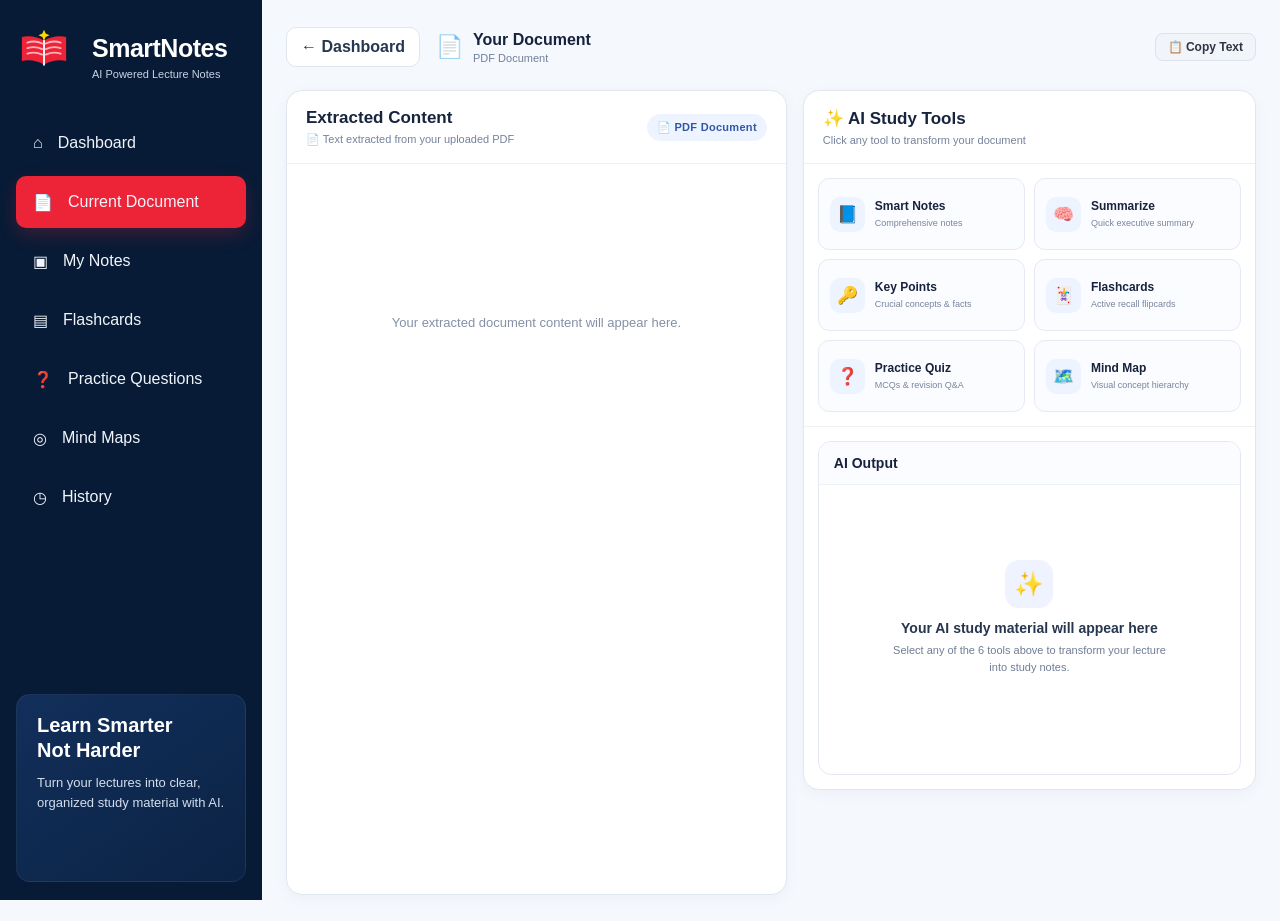
==== commit 07291fd1: "Update SmartNotes" ====
--- a/document.html
+++ b/document.html
@@ -5,7 +5,7 @@
     <meta charset="UTF-8">
     <meta name="viewport" content="width=device-width, initial-scale=1.0">
     <title>SmartNotes - Document Workspace</title>
-    <link rel="stylesheet" href="style.css?v=5">
+    <link rel="stylesheet" href="style.css?v=6">
     <style>
 /* Source badges */
 .source-badge {
@@ -210,14 +210,14 @@
             </div>
         </div>
 
-        <nav>
-            <button onclick="goDashboard()">⌂ <span>Dashboard</span></button>
-            <button class="active" id="currentDocBtn">📄 <span>Current Document</span></button>
-            <button onclick="goDashboard()">▣ <span>My Notes</span></button>
-            <button onclick="runTool('flashcards')">▤ <span>Flashcards</span></button>
-            <button onclick="runTool('practice_questions')">❓ <span>Practice Questions</span></button>
-            <button onclick="runTool('mindmap')">◎ <span>Mind Maps</span></button>
-            <button onclick="goDashboard()">◷ <span>History</span></button>
+        <nav class="sidebar-nav">
+            <button class="nav-item" onclick="goDashboard()">⌂ <span>Dashboard</span></button>
+            <button class="nav-item active" id="currentDocBtn">📄 <span>Current Document</span></button>
+            <button class="nav-item" onclick="goDashboard()">▣ <span>My Notes</span></button>
+            <button class="nav-item" onclick="runTool('flashcards')">▤ <span>Flashcards</span></button>
+            <button class="nav-item" onclick="runTool('practice_questions')">❓ <span>Practice Questions</span></button>
+            <button class="nav-item" onclick="runTool('mindmap')">◎ <span>Mind Maps</span></button>
+            <button class="nav-item" onclick="goDashboard()">◷ <span>History</span></button>
         </nav>
 
         <div class="sidebar-card">
@@ -646,8 +646,28 @@
     const mobileMenuBtn = document.getElementById("mobileMenuBtn");
     const sidebar = document.getElementById("sidebar");
     if (mobileMenuBtn && sidebar) {
-        mobileMenuBtn.addEventListener("click", function () {
+        mobileMenuBtn.addEventListener("click", function (e) {
+            e.stopPropagation();
             sidebar.classList.toggle("menu-open");
+            mobileMenuBtn.textContent = sidebar.classList.contains("menu-open") ? "✕" : "☰";
+        });
+
+        document.addEventListener("click", function(e) {
+            if (sidebar.classList.contains("menu-open")) {
+                if (!sidebar.contains(e.target)) {
+                    sidebar.classList.remove("menu-open");
+                    mobileMenuBtn.textContent = "☰";
+                }
+            }
+        });
+
+        document.querySelectorAll(".sidebar-nav button").forEach(btn => {
+            btn.addEventListener("click", () => {
+                if (sidebar.classList.contains("menu-open")) {
+                    sidebar.classList.remove("menu-open");
+                    mobileMenuBtn.textContent = "☰";
+                }
+            });
         });
     }
     </script>
--- a/style.css
+++ b/style.css
@@ -983,131 +983,180 @@
     }
 }
 
-@media (max-width: 700px) {
-    body {
+/* =========================================
+   COMPREHENSIVE MOBILE RESPONSIVE STYLES
+   (Dashboard, Workspace, Modals & Navigation)
+========================================= */
+
+@media (max-width: 768px) {
+    html, body {
         overflow-x: hidden;
-    }
-
+        max-width: 100vw;
+    }
+
+    /* Fixed top navigation bar */
     .sidebar {
         position: fixed;
         top: 0;
         left: 0;
         right: 0;
         width: 100%;
-        height: 58px;
-        min-height: 58px;
-        padding: 8px 12px;
-        display: block;
+        height: 56px;
+        min-height: 56px;
+        padding: 0 14px;
+        display: flex;
+        align-items: center;
+        justify-content: space-between;
+        flex-direction: row;
+        z-index: 9999;
+        background: #0d1b31;
+        box-shadow: 0 2px 10px rgba(0, 0, 0, 0.2);
         overflow: visible;
-        z-index: 9999;
     }
 
     .mobile-menu-btn {
-        display: grid;
-        place-items: center;
-        position: absolute;
-        top: 11px;
-        left: 10px;
-        width: 36px;
-        height: 36px;
-        background: transparent;
+        display: flex;
+        align-items: center;
+        justify-content: center;
+        position: static;
+        width: 38px;
+        height: 38px;
+        border-radius: 8px;
+        background: rgba(255, 255, 255, 0.08);
         color: #fff;
-        font-size: 24px;
+        font-size: 20px;
+        border: none;
         cursor: pointer;
         z-index: 10002;
-    }
-
-    .brand {
-        position: absolute;
-        top: 7px;
-        right: 12px;
-        left: auto;
+        transition: 0.15s ease;
+    }
+
+    .mobile-menu-btn:hover,
+    .mobile-menu-btn:active {
+        background: rgba(255, 255, 255, 0.18);
+    }
+
+    .brand,
+    .sidebar .brand {
+        position: static;
         margin: 0;
-        height: 44px;
+        height: auto;
+        display: flex;
         flex-direction: row;
+        align-items: center;
         text-align: left;
-        gap: 7px;
-        z-index: 10001;
+        gap: 8px;
     }
 
     .logo-mark {
-        width: 34px;
-        height: 33px;
+        width: 28px;
+        height: 26px;
+        margin: 0 !important;
+        display: flex;
+        align-items: center;
+        justify-content: center;
+    }
+
+    .logo-mark svg {
+        width: 28px !important;
+        height: 24px !important;
+    }
+
+    .brand-text h2,
+    .brand h2 {
+        font-size: 15.5px;
+        line-height: 1.1;
         margin: 0;
-    }
-
-    .logo-mark span {
-        width: 9px;
-        height: 25px;
-    }
-
-    .logo-mark span:nth-child(1) { left: 7px; }
-    .logo-mark span:nth-child(2) { left: 15px; height: 30px; }
-    .logo-mark span:nth-child(3) { right: 4px; }
-
-    .brand h2 {
-        font-size: 16px;
-    }
-
+        color: #ffffff;
+    }
+
+    .brand-text p,
     .brand p {
         font-size: 8px;
-        margin-top: 2px;
+        margin: 1px 0 0 0;
+        color: #9cb2d2;
         white-space: nowrap;
     }
 
-    .sidebar-nav {
+    /* Hidden sidebar items on mobile */
+    .sidebar-nav,
+    .sidebar nav,
+    .sidebar-card,
+    .student-profile {
         display: none;
     }
 
-    .sidebar.menu-open .sidebar-nav {
+    /* Open mobile slide-out drawer */
+    .sidebar.menu-open .sidebar-nav,
+    .sidebar.menu-open nav {
         position: fixed;
-        top: 58px;
+        top: 56px;
         left: 0;
-        width: 50vw;
-        max-height: calc(100vh - 58px);
-        padding: 10px 8px;
+        width: 260px;
+        max-width: 82vw;
+        height: calc(100vh - 56px);
+        padding: 16px 12px;
         display: flex;
         flex-direction: column;
-        gap: 4px;
+        gap: 6px;
         overflow-y: auto;
-        background: #071b36;
-        border-radius: 0 0 12px 0;
-        box-shadow: 5px 5px 20px rgba(0,0,0,0.25);
-    }
-
-    .sidebar.menu-open .nav-item {
-        min-height: 40px;
+        background: #091526;
+        box-shadow: 8px 0 28px rgba(0,0,0,0.5);
+        z-index: 10001;
+        animation: mobileMenuSlide 0.22s ease-out;
+    }
+
+    @keyframes mobileMenuSlide {
+        from { transform: translateX(-100%); opacity: 0; }
+        to { transform: translateX(0); opacity: 1; }
+    }
+
+    .sidebar.menu-open .nav-item,
+    .sidebar.menu-open nav button {
+        min-height: 42px;
         width: 100%;
-        padding: 8px 9px;
-        gap: 8px;
-        border-radius: 8px;
-        font-size: 10px;
-    }
-
-    .sidebar.menu-open .sidebar-card,
-    .student-profile {
-        display: none;
-    }
-
+        padding: 10px 14px;
+        gap: 12px;
+        border-radius: 9px;
+        font-size: 13px;
+        color: #cbd5e1;
+        display: flex;
+        align-items: center;
+        justify-content: flex-start;
+        background: transparent;
+        border: none;
+        text-align: left;
+        cursor: pointer;
+    }
+
+    .sidebar.menu-open .nav-item:hover,
+    .sidebar.menu-open nav button:hover,
+    .sidebar.menu-open .nav-item.active,
+    .sidebar.menu-open nav button.active {
+        background: #ed2438;
+        color: #ffffff;
+    }
+
+    /* --- DASHBOARD MOBILE STYLES --- */
     .main {
         width: 100%;
         margin-left: 0;
-        padding: 73px 12px 20px;
+        padding: 68px 12px 24px;
     }
 
     .topbar {
-        margin-bottom: 13px;
-        gap: 10px;
+        margin-bottom: 12px;
+        gap: 8px;
+        display: flex;
+        align-items: center;
     }
 
     .search-box {
-        height: 46px;
+        flex: 1;
+        height: 42px;
         padding: 0 12px;
-        border-radius: 13px;
-    }
-
-    .search-box > span {
-        font-size: 26px;
+        border-radius: 10px;
+        background: #fff;
     }
 
     .search-box input {
@@ -1116,6 +1165,93 @@
 
     .top-actions {
         display: none;
+    }
+
+    .hero {
+        min-height: auto;
+        padding: 16px 14px;
+        margin-bottom: 12px;
+        border-radius: 14px;
+    }
+
+    .hero h1 {
+        font-size: 20px;
+        letter-spacing: -0.3px;
+        margin-bottom: 4px;
+    }
+
+    .hero p {
+        font-size: 12px;
+        line-height: 1.5;
+    }
+
+    .quick-actions {
+        grid-template-columns: 1fr;
+        gap: 8px;
+        margin-bottom: 12px;
+    }
+
+    .quick-card {
+        min-height: 60px;
+        padding: 10px 14px;
+        gap: 12px;
+        border-radius: 12px;
+    }
+
+    .quick-icon {
+        width: 42px;
+        height: 42px;
+        font-size: 20px;
+        border-radius: 10px;
+    }
+
+    .quick-card strong {
+        font-size: 14px;
+    }
+
+    .quick-card p {
+        font-size: 11px;
+        margin-top: 1px;
+    }
+
+    .upload-card {
+        padding: 6px;
+        border-radius: 12px;
+    }
+
+    .dropzone {
+        min-height: 180px;
+        padding: 16px 12px;
+        border-radius: 10px;
+    }
+
+    .upload-cloud {
+        width: 44px;
+        height: 44px;
+        font-size: 32px;
+        margin-bottom: 4px;
+    }
+
+    .dropzone h2 {
+        font-size: 16px;
+    }
+
+    .dropzone p {
+        font-size: 12px;
+        margin-top: 3px;
+    }
+
+    .dropzone small {
+        font-size: 10.5px;
+        margin-top: 6px;
+    }
+
+    .choose-file {
+        min-width: 140px;
+        padding: 10px 18px;
+        font-size: 14px;
+        margin-top: 12px;
+        border-radius: 9px;
     }
 
     .dashboard-grid {
@@ -1123,176 +1259,275 @@
         gap: 12px;
     }
 
-    .hero {
-        min-height: 0;
-        padding: 19px;
-        margin-bottom: 11px;
-    }
-
-    .hero h1 {
-        font-size: 23px;
-        letter-spacing: -0.5px;
-    }
-
-    .hero p {
-        font-size: 12px;
-        line-height: 1.55;
-    }
-
-    .quick-actions {
-        grid-template-columns: 1fr;
-        gap: 8px;
-    }
-
-    .quick-card {
-        min-height: 78px;
-    }
-
-    .quick-icon {
-        width: 46px;
-        height: 46px;
-    }
-
-    .upload-card {
-        padding: 6px;
-    }
-
-    .dropzone {
-        min-height: 250px;
-        padding: 18px;
-    }
-
-    .dropzone h2 {
-        font-size: 18px;
-    }
-
-    .dropzone p {
-        font-size: 13px;
-    }
-
-    .dropzone small {
-        font-size: 11px;
-    }
-
-    .choose-file {
-        min-width: 155px;
-        padding: 11px 18px;
-        font-size: 14px;
-    }
-
     .dashboard-side {
         display: flex;
+        flex-direction: column;
+        gap: 12px;
     }
 
     .learning-card {
-        min-height: 270px;
+        min-height: auto;
+        padding: 14px;
+        border-radius: 12px;
+    }
+
+    .learning-illustration {
+        display: none;
     }
 
     .learning-copy h2 {
-        font-size: 23px;
-    }
-
-    .learning-illustration {
-        width: 45%;
+        font-size: 18px;
+    }
+
+    .learning-copy ul {
+        margin-top: 8px;
+        gap: 4px;
+    }
+
+    .learning-copy li {
+        font-size: 11.5px;
     }
 
     .recent-card {
-        padding: 13px;
+        padding: 14px;
+        border-radius: 12px;
+    }
+
+    .recent-header h2 {
+        font-size: 16px;
+    }
+
+    .recent-list {
+        max-height: 225px;
     }
 
     .recent-item {
-        grid-template-columns: 42px minmax(0,1fr) auto 10px;
-        gap: 7px;
+        grid-template-columns: 36px minmax(0, 1fr) auto 24px;
+        gap: 8px;
+        padding: 10px 0;
     }
 
     .recent-icon {
-        width: 42px;
-        height: 42px;
+        width: 36px;
+        height: 36px;
+        font-size: 10px;
+        border-radius: 8px;
+    }
+
+    .recent-info strong {
+        font-size: 12.5px;
+        max-width: 140px;
+        white-space: nowrap;
+        overflow: hidden;
+        text-overflow: ellipsis;
+        display: block;
+    }
+
+    .recent-info span {
+        font-size: 10px;
     }
 
     .status {
-        padding: 6px 8px;
-        font-size: 9px;
+        padding: 4px 6px;
+        font-size: 8.5px;
     }
 
     .features {
-        grid-template-columns: 1fr 1fr;
-        gap: 8px;
-        margin-top: 10px;
+        grid-template-columns: 1fr;
+        gap: 10px;
+        margin-top: 14px;
     }
 
     .feature-card {
-        min-height: 235px;
-        padding: 12px;
-    }
-
-    .feature-heading {
-        gap: 7px;
-    }
-
-    .feature-icon {
-        width: 39px;
-        height: 39px;
-        font-size: 18px;
-    }
-
-    .feature-heading h3 {
-        font-size: 12px;
-    }
-
-    .feature-heading p {
-        font-size: 9px;
+        min-height: auto;
+        padding: 14px;
+        border-radius: 12px;
     }
 
     .mini-notes,
     .flashcard-preview,
     .question-preview,
     .mindmap-preview {
-        min-height: 135px;
-        margin-top: 10px;
-    }
-}
-
-@media (max-width: 450px) {
-    .main {
-        padding-left: 9px;
-        padding-right: 9px;
-    }
-
-    .brand {
-        right: 8px;
-    }
-
-    .brand h2 {
+        min-height: 90px;
+        margin-top: 8px;
+        padding: 10px;
+    }
+
+    /* --- WORKSPACE MOBILE STYLES (document.html) --- */
+    .workspace {
+        width: 100%;
+        margin-left: 0;
+        padding: 68px 10px 24px;
+    }
+
+    .workspace-topbar {
+        min-height: 48px;
+        padding: 8px 12px;
+        gap: 8px;
+        margin-bottom: 10px;
+        border-radius: 12px;
+    }
+
+    .back-button {
+        padding: 7px 10px;
+        font-size: 11px;
+        border-radius: 8px;
+        white-space: nowrap;
+    }
+
+    .document-title {
+        gap: 6px;
+        overflow: hidden;
+    }
+
+    .document-title strong {
+        font-size: 12px;
+        max-width: 130px;
+        white-space: nowrap;
+        overflow: hidden;
+        text-overflow: ellipsis;
+        display: block;
+    }
+
+    .document-title small {
+        font-size: 9px;
+    }
+
+    .workspace-grid {
+        grid-template-columns: 1fr;
+        gap: 12px;
+    }
+
+    .document-panel {
+        min-height: auto;
+        max-height: 250px;
+        display: flex;
+        flex-direction: column;
+        border-radius: 12px;
+    }
+
+    .document-panel .panel-header {
+        padding: 10px 14px;
+        min-height: auto;
+    }
+
+    .document-panel .panel-header h2 {
+        font-size: 13px;
+    }
+
+    .document-content {
+        flex: 1;
+        max-height: 180px;
+        padding: 12px 14px;
+        font-size: 12px;
+        line-height: 1.6;
+    }
+
+    .ai-panel {
+        min-height: auto;
+        height: auto;
+        border-radius: 12px;
+    }
+
+    .ai-panel .panel-header {
+        padding: 10px 14px;
+        min-height: auto;
+    }
+
+    .ai-panel .panel-header h2 {
+        font-size: 14px;
+    }
+
+    .ai-tools {
+        grid-template-columns: 1fr 1fr;
+        gap: 6px;
+        padding: 8px;
+    }
+
+    .ai-tool {
+        min-height: 52px;
+        padding: 6px 8px;
+        gap: 6px;
+        border-radius: 9px;
+    }
+
+    .ai-tool > span {
+        width: 26px;
+        height: 26px;
+        flex-basis: 26px;
+        font-size: 13px;
+    }
+
+    .ai-tool strong {
+        font-size: 11px;
+        line-height: 1.2;
+    }
+
+    .ai-tool small {
+        display: none;
+    }
+
+    .ai-output {
+        margin: 8px;
+        border-radius: 10px;
+    }
+
+    .ai-output-header {
+        padding: 10px 12px;
+    }
+
+    .ai-output-header h2 {
+        font-size: 13px;
+    }
+
+    #aiOutput {
+        padding: 12px;
+        max-height: 520px;
+        overflow-y: auto;
+    }
+
+    .ai-result-text {
+        font-size: 12.5px;
+        line-height: 1.65;
+    }
+
+    /* --- MODALS ON MOBILE --- */
+    .modal-overlay {
+        padding: 12px;
+    }
+
+    .modal-box {
+        width: 100%;
+        max-width: 480px;
+        max-height: 88vh;
+        display: flex;
+        flex-direction: column;
+        border-radius: 14px;
+    }
+
+    .modal-header {
+        padding: 14px 16px;
+    }
+
+    .modal-header h3 {
         font-size: 15px;
     }
 
-    .brand p {
-        font-size: 7px;
-    }
-
-    .features {
-        grid-template-columns: 1fr 1fr;
-    }
-
-    .feature-card {
-        min-height: 215px;
-    }
-
-    .feature-heading p {
-        display: none;
-    }
-
-    .recent-info strong {
-        font-size: 11px;
-    }
-
-    .recent-info span {
-        font-size: 9px;
-    }
-
-    .status {
-        display: none;
+    .modal-body {
+        padding: 14px 16px;
+        overflow-y: auto;
+        flex: 1;
+        -webkit-overflow-scrolling: touch;
+    }
+
+    .modal-tabs button {
+        padding: 9px;
+        font-size: 12px;
+    }
+
+    .form-control {
+        font-size: 16px; /* Prevents auto zoom in iOS Safari */
+        padding: 11px 13px;
     }
 }
 
@@ -1697,133 +1932,4 @@
     }
 }
 
-@media (max-width: 700px) {
-    .sidebar nav button {
-        min-height: 40px;
-        padding: 8px 9px;
-        gap: 8px;
-        font-size: 10px;
-    }
-
-    .sidebar .brand {
-        position: absolute;
-        top: 7px;
-        right: 12px;
-        left: auto;
-        height: 44px;
-        margin: 0;
-        flex-direction: row;
-        text-align: left;
-    }
-
-    .sidebar .logo {
-        width: 34px;
-        height: 34px;
-        border-radius: 9px;
-        font-size: 11px;
-    }
-
-    .workspace {
-        width: 100%;
-        margin-left: 0;
-        padding: 70px 10px 18px;
-    }
-
-    .workspace-topbar {
-        min-height: 45px;
-        gap: 7px;
-        margin-bottom: 9px;
-    }
-
-    .back-button {
-        padding: 8px 9px;
-        font-size: 10px;
-    }
-
-    .document-title > span {
-        font-size: 17px;
-    }
-
-    .document-title strong {
-        font-size: 11px;
-    }
-
-    .document-title small {
-        font-size: 8px;
-    }
-
-    .more-button {
-        width: 32px;
-        height: 32px;
-    }
-
-    .workspace-grid {
-        grid-template-columns: 1fr;
-        gap: 10px;
-    }
-
-    .document-panel {
-        min-height: 450px;
-    }
-
-    .ai-panel {
-        height: 650px;
-        min-height: 650px;
-    }
-
-    .panel-header {
-        min-height: 58px;
-        padding: 12px;
-    }
-
-    .panel-header h2 {
-        font-size: 13px;
-    }
-
-    .panel-header p {
-        font-size: 9px;
-    }
-
-    .document-content {
-        padding: 14px;
-        font-size: 11px;
-        line-height: 1.65;
-    }
-
-    .ai-tools {
-        gap: 7px;
-        padding: 9px;
-    }
-
-    .ai-tool {
-        min-height: 62px;
-        padding: 8px;
-    }
-
-    .ai-tool > span {
-        width: 30px;
-        height: 30px;
-        flex-basis: 30px;
-        font-size: 14px;
-    }
-
-    .ai-tool strong {
-        font-size: 10px;
-    }
-
-    .ai-tool small {
-        font-size: 8px;
-    }
-
-    .ai-output {
-        margin: 9px;
-    }
-
-    #aiOutput {
-        padding: 13px;
-    }
-
-    .ai-result-text {
-        font-size: 11px;
-    }
-}
+
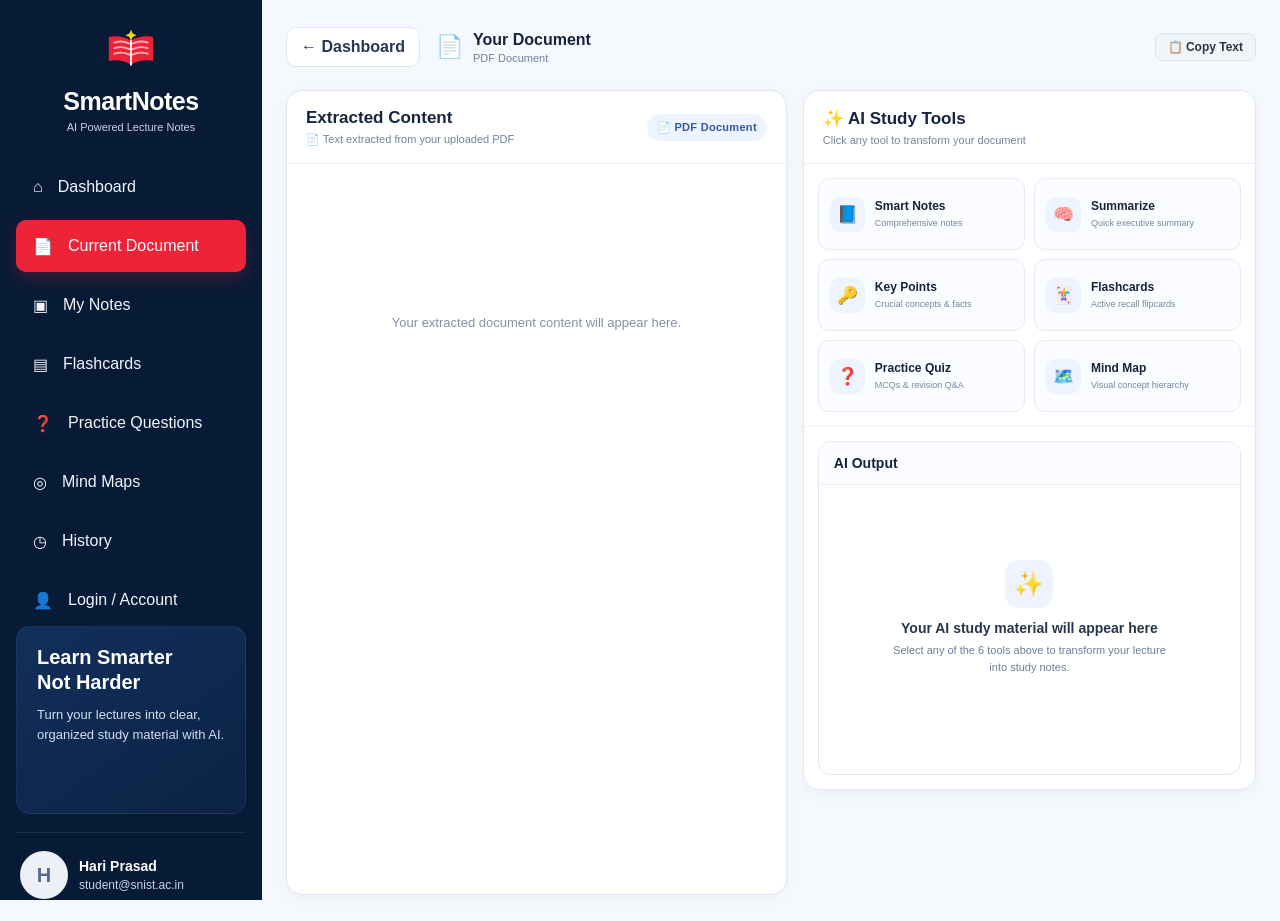
==== commit 21ce5ee2: "Fix all mobile UI and responsiveness issues" ====
--- a/document.html
+++ b/document.html
@@ -187,9 +187,47 @@
 
 <body>
 
+    <!-- MOBILE TOP HEADER (VISIBLE ONLY ON MOBILE <= 768px) -->
+    <header class="mobile-top-header">
+        <button class="mobile-menu-btn" id="mobileMenuBtn" onclick="toggleMobileSidebar()" aria-label="Open menu">☰</button>
+        <div class="mobile-brand" onclick="goDashboard()">
+            <div class="logo-mark">
+                <svg width="28" height="24" viewBox="0 0 60 52" fill="none" xmlns="http://www.w3.org/2000/svg">
+                    <path d="M6 38C14 36 24 38 30 42C36 38 46 36 54 38V12C46 10 36 12 30 16C24 12 14 10 6 12V38Z" fill="#ED2438"/>
+                    <path d="M30 16V42" stroke="#FFFFFF" stroke-width="2" stroke-linecap="round"/>
+                    <path d="M12 18C18 16 24 17 28 19" stroke="#FFB0B8" stroke-width="2" stroke-linecap="round"/>
+                    <path d="M48 18C42 16 36 17 32 19" stroke="#FFB0B8" stroke-width="2" stroke-linecap="round"/>
+                    <path d="M30 4L31.8 8.2L36 10L31.8 11.8L30 16L28.2 11.8L24 10L28.2 8.2L30 4Z" fill="#FFD700"/>
+                </svg>
+            </div>
+            <h2>SmartNotes</h2>
+        </div>
+        <button class="mobile-user-btn" onclick="openLoginModal()" aria-label="Account / Login">
+            <div class="student-avatar" id="mobileAvatar">H</div>
+        </button>
+    </header>
+
+    <!-- BACKDROP OVERLAY FOR MOBILE SIDEBAR -->
+    <div class="sidebar-backdrop" id="sidebarBackdrop" onclick="closeMobileSidebar()"></div>
+
     <aside class="sidebar" id="sidebar">
-        <button class="mobile-menu-btn" id="mobileMenuBtn" aria-label="Open menu">☰</button>
-
+
+        <!-- MOBILE DRAWER CLOSE HEADER -->
+        <div class="sidebar-header-mobile">
+            <div class="brand-mobile">
+                <div class="logo-mark">
+                    <svg width="28" height="24" viewBox="0 0 60 52" fill="none" xmlns="http://www.w3.org/2000/svg">
+                        <path d="M6 38C14 36 24 38 30 42C36 38 46 36 54 38V12C46 10 36 12 30 16C24 12 14 10 6 12V38Z" fill="#ED2438"/>
+                        <path d="M30 16V42" stroke="#FFFFFF" stroke-width="2" stroke-linecap="round"/>
+                        <path d="M30 4L31.8 8.2L36 10L31.8 11.8L30 16L28.2 11.8L24 10L28.2 8.2L30 4Z" fill="#FFD700"/>
+                    </svg>
+                </div>
+                <strong>SmartNotes</strong>
+            </div>
+            <button class="sidebar-close-btn" onclick="closeMobileSidebar()" aria-label="Close menu">✕</button>
+        </div>
+
+        <!-- SMARTNOTES BRAND LOGO (DESKTOP) -->
         <div class="brand">
             <div class="logo-mark" aria-hidden="true">
                 <svg width="56" height="48" viewBox="0 0 60 52" fill="none" xmlns="http://www.w3.org/2000/svg">
@@ -218,11 +256,21 @@
             <button class="nav-item" onclick="runTool('practice_questions')">❓ <span>Practice Questions</span></button>
             <button class="nav-item" onclick="runTool('mindmap')">◎ <span>Mind Maps</span></button>
             <button class="nav-item" onclick="goDashboard()">◷ <span>History</span></button>
+            <button class="nav-item" onclick="openLoginModal()">👤 <span>Login / Account</span></button>
         </nav>
 
         <div class="sidebar-card">
             <strong>Learn Smarter<br>Not Harder</strong>
             <p>Turn your lectures into clear, organized study material with AI.</p>
+        </div>
+
+        <!-- STUDENT PROFILE -->
+        <div class="student-profile" onclick="openLoginModal()" style="cursor:pointer;" title="Click to view account / sign in">
+            <div class="student-avatar" id="sidebarAvatar">H</div>
+            <div>
+                <strong id="sidebarStudentName">Hari Prasad</strong>
+                <span id="sidebarStudentEmail">student@snist.ac.in</span>
+            </div>
         </div>
     </aside>
 
@@ -349,6 +397,90 @@
         </section>
 
     </main>
+
+    <!-- STUDENT LOGIN & ACCOUNT MODAL (FULL RESPONSIVE + SIGN IN / SIGN UP TABS) -->
+    <div id="loginModal" class="modal-overlay" style="display:none;">
+      <div class="modal-box auth-modal-box">
+        <div class="modal-header">
+          <div class="modal-title-wrap">
+            <span class="auth-icon">🎓</span>
+            <div>
+              <h2 id="authModalHeaderTitle">Student Account</h2>
+              <small id="authModalSubtitle">Sign in to sync your study notes</small>
+            </div>
+          </div>
+          <button class="modal-close" onclick="closeLoginModal()" aria-label="Close modal">✕</button>
+        </div>
+        
+        <div class="auth-tabs">
+          <button type="button" class="auth-tab-btn active" id="tabSignInBtn" onclick="switchAuthTab('signin')">Sign In</button>
+          <button type="button" class="auth-tab-btn" id="tabSignUpBtn" onclick="switchAuthTab('signup')">Create Account</button>
+        </div>
+
+        <div class="modal-body auth-modal-body">
+          <!-- SIGN IN FORM -->
+          <form id="signInForm" onsubmit="handleSignInSubmit(event)">
+            <div class="form-group">
+              <label for="signInEmail">College Email</label>
+              <input type="email" id="signInEmail" class="form-control" placeholder="e.g. student@snist.ac.in" required>
+            </div>
+            <div class="form-group">
+              <div class="label-row">
+                <label for="signInPassword">Password</label>
+                <button type="button" class="btn-toggle-pw" onclick="togglePasswordVisibility('signInPassword', this)">👁️ Show</button>
+              </div>
+              <input type="password" id="signInPassword" class="form-control" placeholder="Enter your password" required>
+            </div>
+            <div class="form-options">
+              <label class="remember-label">
+                <input type="checkbox" id="rememberMe" checked> Remember me on this device
+              </label>
+            </div>
+            <button type="submit" class="btn-auth-primary">Sign In to SmartNotes</button>
+          </form>
+
+          <!-- SIGN UP FORM -->
+          <form id="signUpForm" onsubmit="handleSignUpSubmit(event)" style="display:none;">
+            <div class="form-group">
+              <label for="signUpName">Full Name</label>
+              <input type="text" id="signUpName" class="form-control" placeholder="e.g. Hari Prasad" required>
+            </div>
+            <div class="form-group">
+              <label for="signUpEmail">College Email</label>
+              <input type="email" id="signUpEmail" class="form-control" placeholder="e.g. student@snist.ac.in" required>
+            </div>
+            <div class="form-group">
+              <label for="signUpDepartment">Department / Branch</label>
+              <input type="text" id="signUpDepartment" class="form-control" placeholder="e.g. B.Tech Computer Science">
+            </div>
+            <div class="form-group">
+              <div class="label-row">
+                <label for="signUpPassword">Password</label>
+                <button type="button" class="btn-toggle-pw" onclick="togglePasswordVisibility('signUpPassword', this)">👁️ Show</button>
+              </div>
+              <input type="password" id="signUpPassword" class="form-control" placeholder="Create a secure password" required>
+            </div>
+            <button type="submit" class="btn-auth-primary" style="margin-top:10px;">Create Account</button>
+          </form>
+
+          <!-- CURRENT ACCOUNT STATUS (WHEN LOGGED IN) -->
+          <div id="authAccountStatus" style="margin-top:16px; padding:12px; background:#f0f5ff; border:1px solid #cbe0fc; border-radius:10px; font-size:12.5px; color:#1a457a; display:none;">
+            <strong>Logged in as:</strong> <span id="statusActiveUser">Hari Prasad</span><br>
+            <button type="button" onclick="logoutUser()" style="margin-top:8px; padding:4px 10px; background:#fff; border:1px solid #94b8e8; border-radius:6px; color:#c0152a; font-weight:600; font-size:12px; cursor:pointer;">🚪 Switch / Log Out</button>
+          </div>
+
+          <!-- BACKEND ARCHITECTURE NOTICE -->
+          <div style="margin-top:14px; padding:10px 12px; background:#f8fafc; border:1px dashed #cbd5e1; border-radius:8px; font-size:11.5px; line-height:1.5; color:#64748b;">
+            🔒 <strong>Auth Notice:</strong> Profile is stored in your secure local session. Multi-user server authentication requires SQLite table creation in <code>backend/app.py</code>.
+          </div>
+        </div>
+
+        <div class="auth-modal-footer">
+          <small id="authFooterHint">Need help? SmartNotes AI Study Assistant</small>
+          <button type="button" class="btn-auth-cancel" onclick="closeLoginModal()">Close</button>
+        </div>
+      </div>
+    </div>
 
     <script>
     /* =========================================
@@ -602,16 +734,237 @@
         aiOutput.querySelector(".ai-result-text").textContent = text;
     }
 
-    /* MIND MAP RENDERER */
+    /* =========================================
+       MIND MAP INTERACTIVE VISUALIZER & OUTLINE
+    ========================================= */
+    let currentMindMapZoom = 1.0;
+
+    function zoomMindMap(delta) {
+        currentMindMapZoom = Math.min(2.0, Math.max(0.5, currentMindMapZoom + delta));
+        const svg = document.getElementById("mindmapSvg");
+        const label = document.getElementById("mindmapZoomLabel");
+        if (svg) {
+            svg.style.transform = `scale(${currentMindMapZoom})`;
+            svg.style.transformOrigin = "center center";
+        }
+        if (label) {
+            label.textContent = `${Math.round(currentMindMapZoom * 100)}%`;
+        }
+    }
+
+    function resetMindMapZoom() {
+        currentMindMapZoom = 1.0;
+        const svg = document.getElementById("mindmapSvg");
+        const label = document.getElementById("mindmapZoomLabel");
+        if (svg) {
+            svg.style.transform = "scale(1)";
+            svg.style.transformOrigin = "center center";
+        }
+        if (label) {
+            label.textContent = "100%";
+        }
+    }
+
+    function setMindMapView(viewMode) {
+        const diagramContainer = document.getElementById("mindmapCanvasContainer");
+        const outlineContainer = document.getElementById("mindmapOutlineContainer");
+        const diagBtn = document.getElementById("btnViewDiagram");
+        const outBtn = document.getElementById("btnViewOutline");
+
+        if (viewMode === 'outline') {
+            if (diagramContainer) diagramContainer.style.display = "none";
+            if (outlineContainer) outlineContainer.style.display = "block";
+            if (diagBtn) diagBtn.classList.remove("active");
+            if (outBtn) outBtn.classList.add("active");
+        } else {
+            if (diagramContainer) diagramContainer.style.display = "flex";
+            if (outlineContainer) outlineContainer.style.display = "none";
+            if (diagBtn) diagBtn.classList.add("active");
+            if (outBtn) outBtn.classList.remove("active");
+        }
+    }
+
+    function escapeXml(unsafe) {
+        return (unsafe || "")
+            .replace(/&/g, '&amp;')
+            .replace(/</g, '&lt;')
+            .replace(/>/g, '&gt;')
+            .replace(/"/g, '&quot;')
+            .replace(/'/g, '&apos;');
+    }
+
+    function parseMindMapData(text) {
+        let root = documentName.replace(/\.[^/.]+$/, "").slice(0, 26) || "Lecture";
+        const branches = [];
+        const lines = text.split("\n").map(l => l.trim()).filter(Boolean);
+
+        const rootMatch = text.match(/root\(\((.*?)\)\)/);
+        if (rootMatch && rootMatch[1]) {
+            root = rootMatch[1].trim();
+        }
+
+        let currentBranch = null;
+        for (let line of lines) {
+            if (line.startsWith("```") || line === "mindmap" || line.startsWith("root(")) continue;
+
+            const clean = line.replace(/^[-*#\d.]+\s*/, "").replace(/[`()]/g, "").trim();
+            if (!clean) continue;
+
+            if (line.startsWith("##") || (!line.startsWith("-") && !line.startsWith("*") && !line.startsWith("    ") && !line.startsWith("\t"))) {
+                if (clean.toLowerCase() !== root.toLowerCase()) {
+                    currentBranch = { title: clean.slice(0, 30), subs: [] };
+                    if (branches.length < 6) {
+                        branches.push(currentBranch);
+                    }
+                }
+            } else if (currentBranch && currentBranch.subs.length < 3) {
+                currentBranch.subs.push(clean.slice(0, 32));
+            }
+        }
+
+        if (branches.length < 2) {
+            branches.push({ title: "Core Concepts", subs: ["Definitions", "Fundamental Principles"] });
+            branches.push({ title: "Methodology", subs: ["Key Steps", "Key Processes"] });
+            branches.push({ title: "Applications", subs: ["Practical Examples", "Use Cases"] });
+            branches.push({ title: "Key Takeaways", subs: ["Summary", "Important Facts"] });
+        }
+
+        return { root, branches };
+    }
+
     function renderMindMap(text) {
         currentRawResult = text;
+        const data = parseMindMapData(text);
         const aiOutput = document.getElementById("aiOutput");
+
+        const width = 960;
+        const height = Math.max(500, Math.max(data.branches.length, 4) * 115);
+        const centerX = width / 2;
+        const centerY = height / 2;
+
+        const leftBranches = data.branches.filter((_, idx) => idx % 2 === 0);
+        const rightBranches = data.branches.filter((_, idx) => idx % 2 === 1);
+
+        const branchColors = [
+            { bg: "#eff6ff", border: "#3b82f6", text: "#1d4ed8" },
+            { bg: "#ecfdf5", border: "#10b981", text: "#047857" },
+            { bg: "#fffbeb", border: "#f59e0b", text: "#b45309" },
+            { bg: "#faf5ff", border: "#8b5cf6", text: "#6d28d9" },
+            { bg: "#fff1f2", border: "#f43f5e", text: "#be123c" },
+            { bg: "#f0fdf4", border: "#22c55e", text: "#15803d" }
+        ];
+
+        let svgContent = `
+            <svg id="mindmapSvg" class="mindmap-svg-viewport" viewBox="0 0 ${width} ${height}" preserveAspectRatio="xMidYMid meet">
+                <defs>
+                    <filter id="shadow" x="-8%" y="-8%" width="120%" height="120%">
+                        <feDropShadow dx="0" dy="3" stdDeviation="4" flood-opacity="0.1"/>
+                    </filter>
+                </defs>
+        `;
+
+        // Left Branches
+        leftBranches.forEach((b, i) => {
+            const total = leftBranches.length;
+            const branchY = total === 1 ? centerY : centerY + (i - (total - 1) / 2) * 115;
+            const branchX = centerX - 200;
+            const color = branchColors[i % branchColors.length];
+
+            svgContent += `
+                <path d="M ${centerX} ${centerY} C ${centerX - 90} ${centerY}, ${branchX + 90} ${branchY}, ${branchX} ${branchY}"
+                      stroke="${color.border}" stroke-width="2.5" fill="none" opacity="0.85"/>
+                <g filter="url(#shadow)">
+                    <rect x="${branchX - 85}" y="${branchY - 22}" width="170" height="44" rx="10"
+                          fill="${color.bg}" stroke="${color.border}" stroke-width="2"/>
+                    <text x="${branchX}" y="${branchY + 4}" font-family="system-ui, sans-serif" font-size="12" font-weight="700"
+                          fill="${color.text}" text-anchor="middle">${escapeXml(b.title)}</text>
+                </g>
+            `;
+
+            b.subs.forEach((sub, sIdx) => {
+                const subTotal = b.subs.length;
+                const subY = subTotal === 1 ? branchY : branchY + (sIdx - (subTotal - 1) / 2) * 36;
+                const subX = branchX - 170;
+
+                svgContent += `
+                    <path d="M ${branchX - 85} ${branchY} C ${branchX - 120} ${branchY}, ${subX + 60} ${subY}, ${subX} ${subY}"
+                          stroke="${color.border}" stroke-width="1.5" stroke-dasharray="3,3" fill="none" opacity="0.6"/>
+                    <rect x="${subX - 80}" y="${subY - 14}" width="160" height="28" rx="6"
+                          fill="#ffffff" stroke="#cbd5e1" stroke-width="1.2"/>
+                    <text x="${subX}" y="${subY + 4}" font-family="system-ui, sans-serif" font-size="10.5" font-weight="500"
+                          fill="#334155" text-anchor="middle">${escapeXml(sub)}</text>
+                `;
+            });
+        });
+
+        // Right Branches
+        rightBranches.forEach((b, i) => {
+            const total = rightBranches.length;
+            const branchY = total === 1 ? centerY : centerY + (i - (total - 1) / 2) * 115;
+            const branchX = centerX + 200;
+            const color = branchColors[(i + leftBranches.length) % branchColors.length];
+
+            svgContent += `
+                <path d="M ${centerX} ${centerY} C ${centerX + 90} ${centerY}, ${branchX - 90} ${branchY}, ${branchX} ${branchY}"
+                      stroke="${color.border}" stroke-width="2.5" fill="none" opacity="0.85"/>
+                <g filter="url(#shadow)">
+                    <rect x="${branchX - 85}" y="${branchY - 22}" width="170" height="44" rx="10"
+                          fill="${color.bg}" stroke="${color.border}" stroke-width="2"/>
+                    <text x="${branchX}" y="${branchY + 4}" font-family="system-ui, sans-serif" font-size="12" font-weight="700"
+                          fill="${color.text}" text-anchor="middle">${escapeXml(b.title)}</text>
+                </g>
+            `;
+
+            b.subs.forEach((sub, sIdx) => {
+                const subTotal = b.subs.length;
+                const subY = subTotal === 1 ? branchY : branchY + (sIdx - (subTotal - 1) / 2) * 36;
+                const subX = branchX + 170;
+
+                svgContent += `
+                    <path d="M ${branchX + 85} ${branchY} C ${branchX + 120} ${branchY}, ${subX - 60} ${subY}, ${subX} ${subY}"
+                          stroke="${color.border}" stroke-width="1.5" stroke-dasharray="3,3" fill="none" opacity="0.6"/>
+                    <rect x="${subX - 80}" y="${subY - 14}" width="160" height="28" rx="6"
+                          fill="#ffffff" stroke="#cbd5e1" stroke-width="1.2"/>
+                    <text x="${subX}" y="${subY + 4}" font-family="system-ui, sans-serif" font-size="10.5" font-weight="500"
+                          fill="#334155" text-anchor="middle">${escapeXml(sub)}</text>
+                `;
+            });
+        });
+
+        // Center Root
+        svgContent += `
+            <g filter="url(#shadow)">
+                <rect x="${centerX - 100}" y="${centerY - 30}" width="200" height="60" rx="30"
+                      fill="#ed2438" stroke="#ffffff" stroke-width="3"/>
+                <text x="${centerX}" y="${centerY + 6}" font-family="system-ui, sans-serif" font-size="13.5" font-weight="800"
+                      fill="#ffffff" text-anchor="middle">${escapeXml(data.root)}</text>
+            </g>
+        </svg>
+        `;
+
         aiOutput.innerHTML = `
-            <div class="ai-result">
-                <div class="mindmap-node-tree"></div>
+            <div class="mindmap-wrapper">
+                <div class="mindmap-toolbar">
+                    <div class="mindmap-zoom-controls">
+                        <button type="button" onclick="zoomMindMap(-0.15)" title="Zoom Out" aria-label="Zoom out">−</button>
+                        <span class="mindmap-zoom-level" id="mindmapZoomLabel">100%</span>
+                        <button type="button" onclick="zoomMindMap(0.15)" title="Zoom In" aria-label="Zoom in">+</button>
+                        <button type="button" onclick="resetMindMapZoom()" title="Reset Zoom" aria-label="Reset zoom">⟲</button>
+                    </div>
+                    <div class="mindmap-view-toggle">
+                        <button type="button" id="btnViewDiagram" class="active" onclick="setMindMapView('diagram')">🗺️ Diagram</button>
+                        <button type="button" id="btnViewOutline" onclick="setMindMapView('outline')">📝 Outline</button>
+                    </div>
+                </div>
+                <div class="mindmap-canvas-container" id="mindmapCanvasContainer">
+                    ${svgContent}
+                </div>
+                <div class="mindmap-outline-container" id="mindmapOutlineContainer"></div>
             </div>
         `;
-        aiOutput.querySelector(".mindmap-node-tree").textContent = text;
+
+        document.getElementById("mindmapOutlineContainer").textContent = text;
+        currentMindMapZoom = 1.0;
     }
 
     /* COPY & DOWNLOAD */
@@ -642,34 +995,187 @@
         URL.revokeObjectURL(url);
     }
 
-    /* MOBILE MENU */
-    const mobileMenuBtn = document.getElementById("mobileMenuBtn");
-    const sidebar = document.getElementById("sidebar");
-    if (mobileMenuBtn && sidebar) {
-        mobileMenuBtn.addEventListener("click", function (e) {
-            e.stopPropagation();
-            sidebar.classList.toggle("menu-open");
-            mobileMenuBtn.textContent = sidebar.classList.contains("menu-open") ? "✕" : "☰";
+    /* =========================================
+       MOBILE SIDEBAR DRAWER CONTROLLER
+    ========================================= */
+    function toggleMobileSidebar() {
+        const sidebar = document.getElementById("sidebar");
+        const backdrop = document.getElementById("sidebarBackdrop");
+        const isOpen = sidebar.classList.toggle("menu-open");
+        if (backdrop) backdrop.classList.toggle("active", isOpen);
+        document.body.classList.toggle("sidebar-open", isOpen);
+    }
+
+    function closeMobileSidebar() {
+        const sidebar = document.getElementById("sidebar");
+        const backdrop = document.getElementById("sidebarBackdrop");
+        if (sidebar) sidebar.classList.remove("menu-open");
+        if (backdrop) backdrop.classList.remove("active");
+        document.body.classList.remove("sidebar-open");
+    }
+
+    function openMobileSidebar() {
+        const sidebar = document.getElementById("sidebar");
+        const backdrop = document.getElementById("sidebarBackdrop");
+        if (sidebar) sidebar.classList.add("menu-open");
+        if (backdrop) backdrop.classList.add("active");
+        document.body.classList.add("sidebar-open");
+    }
+
+    // Close on nav item click
+    document.querySelectorAll(".sidebar-nav button, .student-profile").forEach(el => {
+        el.addEventListener("click", () => {
+            closeMobileSidebar();
         });
-
-        document.addEventListener("click", function(e) {
-            if (sidebar.classList.contains("menu-open")) {
-                if (!sidebar.contains(e.target)) {
-                    sidebar.classList.remove("menu-open");
-                    mobileMenuBtn.textContent = "☰";
-                }
+    });
+
+    document.addEventListener("click", function(e) {
+        const sidebar = document.getElementById("sidebar");
+        const mobileBtn = document.getElementById("mobileMenuBtn");
+        if (sidebar && sidebar.classList.contains("menu-open")) {
+            if (!sidebar.contains(e.target) && (!mobileBtn || !mobileBtn.contains(e.target))) {
+                closeMobileSidebar();
             }
+        }
+    });
+
+    /* =========================================
+       STUDENT PROFILE & AUTHENTICATION (MOBILE & DESKTOP)
+    ========================================= */
+    function loadStudentProfile() {
+        try {
+            const stored = localStorage.getItem("smartnotes_user");
+            let name = "Hari Prasad";
+            let email = "student@snist.ac.in";
+            if (stored) {
+                const user = JSON.parse(stored);
+                name = user.name || name;
+                email = user.email || email;
+            }
+            if (document.getElementById("sidebarStudentName")) document.getElementById("sidebarStudentName").textContent = name;
+            if (document.getElementById("sidebarStudentEmail")) document.getElementById("sidebarStudentEmail").textContent = email;
+            const initial = name.charAt(0).toUpperCase();
+            if (document.getElementById("sidebarAvatar")) document.getElementById("sidebarAvatar").textContent = initial;
+            if (document.getElementById("mobileAvatar")) document.getElementById("mobileAvatar").textContent = initial;
+            if (document.getElementById("statusActiveUser")) document.getElementById("statusActiveUser").textContent = `${name} (${email})`;
+            if (stored && document.getElementById("authAccountStatus")) {
+                document.getElementById("authAccountStatus").style.display = "block";
+            }
+        } catch(e) {}
+    }
+
+    function switchAuthTab(tab) {
+        const signInBtn = document.getElementById("tabSignInBtn");
+        const signUpBtn = document.getElementById("tabSignUpBtn");
+        const signInForm = document.getElementById("signInForm");
+        const signUpForm = document.getElementById("signUpForm");
+        const title = document.getElementById("authModalHeaderTitle");
+        const sub = document.getElementById("authModalSubtitle");
+
+        if (tab === 'signin') {
+            signInBtn.classList.add("active");
+            signUpBtn.classList.remove("active");
+            signInForm.style.display = "block";
+            signUpForm.style.display = "none";
+            title.textContent = "Student Sign In";
+            sub.textContent = "Access your saved notes and flashcards";
+        } else {
+            signUpBtn.classList.add("active");
+            signInBtn.classList.remove("active");
+            signUpForm.style.display = "block";
+            signInForm.style.display = "none";
+            title.textContent = "Create Student Account";
+            sub.textContent = "Start generating AI lecture notes today";
+        }
+    }
+
+    function togglePasswordVisibility(inputId, btn) {
+        const input = document.getElementById(inputId);
+        if (!input) return;
+        if (input.type === "password") {
+            input.type = "text";
+            btn.textContent = "🙈 Hide";
+        } else {
+            input.type = "password";
+            btn.textContent = "👁️ Show";
+        }
+    }
+
+    function openLoginModal() {
+        closeMobileSidebar();
+        const modal = document.getElementById("loginModal");
+        if (modal) modal.style.display = "flex";
+        const user = JSON.parse(localStorage.getItem("smartnotes_user") || "{}");
+        if (user.email && document.getElementById("signInEmail")) {
+            document.getElementById("signInEmail").value = user.email;
+        }
+        if (user.name && document.getElementById("signUpName")) {
+            document.getElementById("signUpName").value = user.name;
+        }
+        if (user.email && document.getElementById("signUpEmail")) {
+            document.getElementById("signUpEmail").value = user.email;
+        }
+        if (user.department && document.getElementById("signUpDepartment")) {
+            document.getElementById("signUpDepartment").value = user.department;
+        }
+    }
+
+    function closeLoginModal() {
+        const modal = document.getElementById("loginModal");
+        if (modal) modal.style.display = "none";
+    }
+
+    function handleSignInSubmit(e) {
+        e.preventDefault();
+        const email = document.getElementById("signInEmail").value.trim();
+        const stored = JSON.parse(localStorage.getItem("smartnotes_user") || "{}");
+        let name = stored.name || (email.split("@")[0].replace(/[._-]/g, ' ') || "Student");
+        name = name.split(' ').map(w => w.charAt(0).toUpperCase() + w.slice(1)).join(' ');
+
+        const updated = {
+            name: stored.email === email && stored.name ? stored.name : name,
+            email: email,
+            department: stored.department || "Computer Science"
+        };
+        localStorage.setItem("smartnotes_user", JSON.stringify(updated));
+        loadStudentProfile();
+        closeLoginModal();
+        alert("✅ Signed in successfully as " + updated.name);
+    }
+
+    function handleSignUpSubmit(e) {
+        e.preventDefault();
+        const name = document.getElementById("signUpName").value.trim() || "Student";
+        const email = document.getElementById("signUpEmail").value.trim() || "student@snist.ac.in";
+        const department = document.getElementById("signUpDepartment").value.trim() || "Computer Science";
+
+        const user = { name, email, department };
+        localStorage.setItem("smartnotes_user", JSON.stringify(user));
+        loadStudentProfile();
+        closeLoginModal();
+        alert("🎉 Account created successfully! Welcome, " + name);
+    }
+
+    function logoutUser() {
+        localStorage.removeItem("smartnotes_user");
+        if (document.getElementById("sidebarStudentName")) document.getElementById("sidebarStudentName").textContent = "Student";
+        if (document.getElementById("sidebarStudentEmail")) document.getElementById("sidebarStudentEmail").textContent = "Not signed in";
+        if (document.getElementById("sidebarAvatar")) document.getElementById("sidebarAvatar").textContent = "S";
+        if (document.getElementById("mobileAvatar")) document.getElementById("mobileAvatar").textContent = "S";
+        if (document.getElementById("authAccountStatus")) document.getElementById("authAccountStatus").style.display = "none";
+        closeLoginModal();
+        alert("ℹ️ You have signed out.");
+    }
+
+    const loginModalEl = document.getElementById("loginModal");
+    if (loginModalEl) {
+        loginModalEl.addEventListener("click", function(e) {
+            if (e.target === this) closeLoginModal();
         });
-
-        document.querySelectorAll(".sidebar-nav button").forEach(btn => {
-            btn.addEventListener("click", () => {
-                if (sidebar.classList.contains("menu-open")) {
-                    sidebar.classList.remove("menu-open");
-                    mobileMenuBtn.textContent = "☰";
-                }
-            });
-        });
-    }
+    }
+
+    // Initialize student profile
+    loadStudentProfile();
     </script>
 </body>
 </html>
--- a/style.css
+++ b/style.css
@@ -902,646 +902,63 @@
 }
 
 .mindmap-preview {
-    min-height: 175px;
-    margin-top: 17px;
+    min-height: 165px;
+    margin-top: 14px;
     position: relative;
+    border-radius: 12px;
+    background: #fdfefe;
+    border: 1px solid #edf2f9;
     overflow: hidden;
-    border-radius: 12px;
-    background: #fff;
+    display: flex;
+    align-items: center;
+    justify-content: center;
+}
+
+.mindmap-svg-lines {
+    position: absolute;
+    inset: 0;
+    width: 100%;
+    height: 100%;
+    pointer-events: none;
+    z-index: 1;
 }
 
 .mind-center {
     position: absolute;
-    top: 64px;
-    left: calc(50% - 35px);
-    width: 70px;
-    height: 48px;
+    top: 50%;
+    left: 50%;
+    transform: translate(-50%, -50%);
+    width: 72px;
+    height: 44px;
     display: grid;
     place-items: center;
-    border-radius: 50%;
-    background: #ffe4e7;
-    color: #e0273b;
+    border-radius: 22px;
+    background: #ed2438;
+    color: #fff;
     font-weight: 700;
-    font-size: 13px;
+    font-size: 12px;
+    box-shadow: 0 4px 12px rgba(237, 36, 56, 0.25);
     z-index: 2;
 }
 
 .node {
     position: absolute;
-    width: 45px;
-    height: 25px;
-    border-radius: 6px;
-}
-
-.n1 { top: 22px; left: 13px; background: #bfe1ff; }
-.n2 { top: 22px; right: 13px; background: #ffdf9c; }
-.n3 { bottom: 20px; left: 13px; background: #bdeecb; }
-.n4 { bottom: 20px; right: 13px; background: #ffc0c7; }
-
-@media (max-width: 1250px) {
-    .sidebar {
-        width: 235px;
-    }
-
-    .main {
-        margin-left: 235px;
-        width: calc(100% - 235px);
-        padding-left: 20px;
-        padding-right: 20px;
-    }
-
-    .dashboard-grid {
-        grid-template-columns: minmax(0, 1.75fr) minmax(315px, 1fr);
-    }
-
-    .features {
-        grid-template-columns: repeat(3, minmax(0, 1fr));
-    }
-}
-
-@media (max-width: 950px) {
-    .sidebar {
-        width: 210px;
-    }
-
-    .main {
-        margin-left: 210px;
-        width: calc(100% - 210px);
-    }
-
-    .dashboard-grid {
-        grid-template-columns: 1fr;
-    }
-
-    .dashboard-side {
-        display: grid;
-        grid-template-columns: 1fr 1fr;
-    }
-
-    .features {
-        grid-template-columns: repeat(2, minmax(0, 1fr));
-    }
-}
-
-/* =========================================
-   COMPREHENSIVE MOBILE RESPONSIVE STYLES
-   (Dashboard, Workspace, Modals & Navigation)
-========================================= */
-
-@media (max-width: 768px) {
-    html, body {
-        overflow-x: hidden;
-        max-width: 100vw;
-    }
-
-    /* Fixed top navigation bar */
-    .sidebar {
-        position: fixed;
-        top: 0;
-        left: 0;
-        right: 0;
-        width: 100%;
-        height: 56px;
-        min-height: 56px;
-        padding: 0 14px;
-        display: flex;
-        align-items: center;
-        justify-content: space-between;
-        flex-direction: row;
-        z-index: 9999;
-        background: #0d1b31;
-        box-shadow: 0 2px 10px rgba(0, 0, 0, 0.2);
-        overflow: visible;
-    }
-
-    .mobile-menu-btn {
-        display: flex;
-        align-items: center;
-        justify-content: center;
-        position: static;
-        width: 38px;
-        height: 38px;
-        border-radius: 8px;
-        background: rgba(255, 255, 255, 0.08);
-        color: #fff;
-        font-size: 20px;
-        border: none;
-        cursor: pointer;
-        z-index: 10002;
-        transition: 0.15s ease;
-    }
-
-    .mobile-menu-btn:hover,
-    .mobile-menu-btn:active {
-        background: rgba(255, 255, 255, 0.18);
-    }
-
-    .brand,
-    .sidebar .brand {
-        position: static;
-        margin: 0;
-        height: auto;
-        display: flex;
-        flex-direction: row;
-        align-items: center;
-        text-align: left;
-        gap: 8px;
-    }
-
-    .logo-mark {
-        width: 28px;
-        height: 26px;
-        margin: 0 !important;
-        display: flex;
-        align-items: center;
-        justify-content: center;
-    }
-
-    .logo-mark svg {
-        width: 28px !important;
-        height: 24px !important;
-    }
-
-    .brand-text h2,
-    .brand h2 {
-        font-size: 15.5px;
-        line-height: 1.1;
-        margin: 0;
-        color: #ffffff;
-    }
-
-    .brand-text p,
-    .brand p {
-        font-size: 8px;
-        margin: 1px 0 0 0;
-        color: #9cb2d2;
-        white-space: nowrap;
-    }
-
-    /* Hidden sidebar items on mobile */
-    .sidebar-nav,
-    .sidebar nav,
-    .sidebar-card,
-    .student-profile {
-        display: none;
-    }
-
-    /* Open mobile slide-out drawer */
-    .sidebar.menu-open .sidebar-nav,
-    .sidebar.menu-open nav {
-        position: fixed;
-        top: 56px;
-        left: 0;
-        width: 260px;
-        max-width: 82vw;
-        height: calc(100vh - 56px);
-        padding: 16px 12px;
-        display: flex;
-        flex-direction: column;
-        gap: 6px;
-        overflow-y: auto;
-        background: #091526;
-        box-shadow: 8px 0 28px rgba(0,0,0,0.5);
-        z-index: 10001;
-        animation: mobileMenuSlide 0.22s ease-out;
-    }
-
-    @keyframes mobileMenuSlide {
-        from { transform: translateX(-100%); opacity: 0; }
-        to { transform: translateX(0); opacity: 1; }
-    }
-
-    .sidebar.menu-open .nav-item,
-    .sidebar.menu-open nav button {
-        min-height: 42px;
-        width: 100%;
-        padding: 10px 14px;
-        gap: 12px;
-        border-radius: 9px;
-        font-size: 13px;
-        color: #cbd5e1;
-        display: flex;
-        align-items: center;
-        justify-content: flex-start;
-        background: transparent;
-        border: none;
-        text-align: left;
-        cursor: pointer;
-    }
-
-    .sidebar.menu-open .nav-item:hover,
-    .sidebar.menu-open nav button:hover,
-    .sidebar.menu-open .nav-item.active,
-    .sidebar.menu-open nav button.active {
-        background: #ed2438;
-        color: #ffffff;
-    }
-
-    /* --- DASHBOARD MOBILE STYLES --- */
-    .main {
-        width: 100%;
-        margin-left: 0;
-        padding: 68px 12px 24px;
-    }
-
-    .topbar {
-        margin-bottom: 12px;
-        gap: 8px;
-        display: flex;
-        align-items: center;
-    }
-
-    .search-box {
-        flex: 1;
-        height: 42px;
-        padding: 0 12px;
-        border-radius: 10px;
-        background: #fff;
-    }
-
-    .search-box input {
-        font-size: 13px;
-    }
-
-    .top-actions {
-        display: none;
-    }
-
-    .hero {
-        min-height: auto;
-        padding: 16px 14px;
-        margin-bottom: 12px;
-        border-radius: 14px;
-    }
-
-    .hero h1 {
-        font-size: 20px;
-        letter-spacing: -0.3px;
-        margin-bottom: 4px;
-    }
-
-    .hero p {
-        font-size: 12px;
-        line-height: 1.5;
-    }
-
-    .quick-actions {
-        grid-template-columns: 1fr;
-        gap: 8px;
-        margin-bottom: 12px;
-    }
-
-    .quick-card {
-        min-height: 60px;
-        padding: 10px 14px;
-        gap: 12px;
-        border-radius: 12px;
-    }
-
-    .quick-icon {
-        width: 42px;
-        height: 42px;
-        font-size: 20px;
-        border-radius: 10px;
-    }
-
-    .quick-card strong {
-        font-size: 14px;
-    }
-
-    .quick-card p {
-        font-size: 11px;
-        margin-top: 1px;
-    }
-
-    .upload-card {
-        padding: 6px;
-        border-radius: 12px;
-    }
-
-    .dropzone {
-        min-height: 180px;
-        padding: 16px 12px;
-        border-radius: 10px;
-    }
-
-    .upload-cloud {
-        width: 44px;
-        height: 44px;
-        font-size: 32px;
-        margin-bottom: 4px;
-    }
-
-    .dropzone h2 {
-        font-size: 16px;
-    }
-
-    .dropzone p {
-        font-size: 12px;
-        margin-top: 3px;
-    }
-
-    .dropzone small {
-        font-size: 10.5px;
-        margin-top: 6px;
-    }
-
-    .choose-file {
-        min-width: 140px;
-        padding: 10px 18px;
-        font-size: 14px;
-        margin-top: 12px;
-        border-radius: 9px;
-    }
-
-    .dashboard-grid {
-        grid-template-columns: 1fr;
-        gap: 12px;
-    }
-
-    .dashboard-side {
-        display: flex;
-        flex-direction: column;
-        gap: 12px;
-    }
-
-    .learning-card {
-        min-height: auto;
-        padding: 14px;
-        border-radius: 12px;
-    }
-
-    .learning-illustration {
-        display: none;
-    }
-
-    .learning-copy h2 {
-        font-size: 18px;
-    }
-
-    .learning-copy ul {
-        margin-top: 8px;
-        gap: 4px;
-    }
-
-    .learning-copy li {
-        font-size: 11.5px;
-    }
-
-    .recent-card {
-        padding: 14px;
-        border-radius: 12px;
-    }
-
-    .recent-header h2 {
-        font-size: 16px;
-    }
-
-    .recent-list {
-        max-height: 225px;
-    }
-
-    .recent-item {
-        grid-template-columns: 36px minmax(0, 1fr) auto 24px;
-        gap: 8px;
-        padding: 10px 0;
-    }
-
-    .recent-icon {
-        width: 36px;
-        height: 36px;
-        font-size: 10px;
-        border-radius: 8px;
-    }
-
-    .recent-info strong {
-        font-size: 12.5px;
-        max-width: 140px;
-        white-space: nowrap;
-        overflow: hidden;
-        text-overflow: ellipsis;
-        display: block;
-    }
-
-    .recent-info span {
-        font-size: 10px;
-    }
-
-    .status {
-        padding: 4px 6px;
-        font-size: 8.5px;
-    }
-
-    .features {
-        grid-template-columns: 1fr;
-        gap: 10px;
-        margin-top: 14px;
-    }
-
-    .feature-card {
-        min-height: auto;
-        padding: 14px;
-        border-radius: 12px;
-    }
-
-    .mini-notes,
-    .flashcard-preview,
-    .question-preview,
-    .mindmap-preview {
-        min-height: 90px;
-        margin-top: 8px;
-        padding: 10px;
-    }
-
-    /* --- WORKSPACE MOBILE STYLES (document.html) --- */
-    .workspace {
-        width: 100%;
-        margin-left: 0;
-        padding: 68px 10px 24px;
-    }
-
-    .workspace-topbar {
-        min-height: 48px;
-        padding: 8px 12px;
-        gap: 8px;
-        margin-bottom: 10px;
-        border-radius: 12px;
-    }
-
-    .back-button {
-        padding: 7px 10px;
-        font-size: 11px;
-        border-radius: 8px;
-        white-space: nowrap;
-    }
-
-    .document-title {
-        gap: 6px;
-        overflow: hidden;
-    }
-
-    .document-title strong {
-        font-size: 12px;
-        max-width: 130px;
-        white-space: nowrap;
-        overflow: hidden;
-        text-overflow: ellipsis;
-        display: block;
-    }
-
-    .document-title small {
-        font-size: 9px;
-    }
-
-    .workspace-grid {
-        grid-template-columns: 1fr;
-        gap: 12px;
-    }
-
-    .document-panel {
-        min-height: auto;
-        max-height: 250px;
-        display: flex;
-        flex-direction: column;
-        border-radius: 12px;
-    }
-
-    .document-panel .panel-header {
-        padding: 10px 14px;
-        min-height: auto;
-    }
-
-    .document-panel .panel-header h2 {
-        font-size: 13px;
-    }
-
-    .document-content {
-        flex: 1;
-        max-height: 180px;
-        padding: 12px 14px;
-        font-size: 12px;
-        line-height: 1.6;
-    }
-
-    .ai-panel {
-        min-height: auto;
-        height: auto;
-        border-radius: 12px;
-    }
-
-    .ai-panel .panel-header {
-        padding: 10px 14px;
-        min-height: auto;
-    }
-
-    .ai-panel .panel-header h2 {
-        font-size: 14px;
-    }
-
-    .ai-tools {
-        grid-template-columns: 1fr 1fr;
-        gap: 6px;
-        padding: 8px;
-    }
-
-    .ai-tool {
-        min-height: 52px;
-        padding: 6px 8px;
-        gap: 6px;
-        border-radius: 9px;
-    }
-
-    .ai-tool > span {
-        width: 26px;
-        height: 26px;
-        flex-basis: 26px;
-        font-size: 13px;
-    }
-
-    .ai-tool strong {
-        font-size: 11px;
-        line-height: 1.2;
-    }
-
-    .ai-tool small {
-        display: none;
-    }
-
-    .ai-output {
-        margin: 8px;
-        border-radius: 10px;
-    }
-
-    .ai-output-header {
-        padding: 10px 12px;
-    }
-
-    .ai-output-header h2 {
-        font-size: 13px;
-    }
-
-    #aiOutput {
-        padding: 12px;
-        max-height: 520px;
-        overflow-y: auto;
-    }
-
-    .ai-result-text {
-        font-size: 12.5px;
-        line-height: 1.65;
-    }
-
-    /* --- MODALS ON MOBILE --- */
-    .modal-overlay {
-        padding: 12px;
-    }
-
-    .modal-box {
-        width: 100%;
-        max-width: 480px;
-        max-height: 88vh;
-        display: flex;
-        flex-direction: column;
-        border-radius: 14px;
-    }
-
-    .modal-header {
-        padding: 14px 16px;
-    }
-
-    .modal-header h3 {
-        font-size: 15px;
-    }
-
-    .modal-body {
-        padding: 14px 16px;
-        overflow-y: auto;
-        flex: 1;
-        -webkit-overflow-scrolling: touch;
-    }
-
-    .modal-tabs button {
-        padding: 9px;
-        font-size: 12px;
-    }
-
-    .form-control {
-        font-size: 16px; /* Prevents auto zoom in iOS Safari */
-        padding: 11px 13px;
-    }
-}
-
-button:focus-visible,
-input:focus-visible,
-.dropzone:focus-visible {
-    outline: 2px solid #4d90fe;
-    outline-offset: 2px;
-}
-
+    padding: 4px 9px;
+    border-radius: 7px;
+    font-size: 11px;
+    font-weight: 600;
+    z-index: 2;
+    box-shadow: 0 2px 6px rgba(0,0,0,0.06);
+    white-space: nowrap;
+}
+
+.n1 { top: 18px; left: 14px; background: #e7f2ff; color: #1665c1; border: 1px solid #bfe1ff; }
+.n2 { top: 18px; right: 14px; background: #fff8e8; color: #b46b00; border: 1px solid #ffdf9c; }
+.n3 { bottom: 18px; left: 14px; background: #eafbee; color: #15803d; border: 1px solid #bdeecb; }
+.n4 { bottom: 18px; right: 14px; background: #fff0f2; color: #c81e33; border: 1px solid #ffc0c7; }
 
 /* =========================================================
-   SMARTNOTES DOCUMENT WORKSPACE
-   Supports the existing document.html
+   SMARTNOTES DOCUMENT WORKSPACE (Desktop Base Styles)
 ========================================================= */
 
 .workspace {
@@ -1568,6 +985,10 @@
     color: #263752;
     cursor: pointer;
     font-weight: 600;
+    display: inline-flex;
+    align-items: center;
+    gap: 6px;
+    text-decoration: none;
 }
 
 .back-button:hover {
@@ -1852,8 +1273,9 @@
     background: #aab8cc;
 }
 
-/* Existing document.html sidebar uses nav button directly */
-.sidebar nav button {
+/* Base navigation button styles */
+.sidebar nav button,
+.sidebar .sidebar-nav button {
     width: 100%;
     min-height: 52px;
     padding: 10px 17px;
@@ -1867,40 +1289,329 @@
     text-align: left;
     font-size: 16px;
     transition: 0.2s ease;
-}
-
-.sidebar nav button:hover {
+    border: none;
+}
+
+.sidebar nav button:hover,
+.sidebar .sidebar-nav button:hover {
     background: rgba(255,255,255,0.08);
 }
 
-.sidebar nav button.active {
+.sidebar nav button.active,
+.sidebar .sidebar-nav button.active {
     background: #ed2438;
-}
-
-.sidebar .logo {
-    width: 50px;
-    height: 50px;
+    color: #fff;
+}
+
+/* =========================================
+   INTERACTIVE MIND MAP COMPONENT (Desktop & Mobile)
+========================================= */
+.mindmap-wrapper {
+    width: 100%;
+    display: flex;
+    flex-direction: column;
+    gap: 10px;
+}
+
+.mindmap-toolbar {
+    display: flex;
+    align-items: center;
+    justify-content: space-between;
+    flex-wrap: wrap;
+    gap: 8px;
+    padding: 10px 14px;
+    background: #f8fafc;
+    border: 1px solid #e2e8f0;
+    border-radius: 10px;
+}
+
+.mindmap-zoom-controls {
+    display: flex;
+    align-items: center;
+    gap: 6px;
+}
+
+.mindmap-zoom-controls button {
+    width: 32px;
+    height: 32px;
+    border-radius: 6px;
+    background: #fff;
+    border: 1px solid #cbd5e1;
+    color: #1e293b;
+    font-size: 15px;
+    font-weight: 700;
+    cursor: pointer;
     display: grid;
     place-items: center;
-    border-radius: 13px;
+    transition: 0.15s ease;
+}
+
+.mindmap-zoom-controls button:hover {
+    background: #edf2f7;
+    border-color: #94a3b8;
+}
+
+.mindmap-zoom-level {
+    font-size: 12px;
+    font-weight: 600;
+    color: #475569;
+    min-width: 44px;
+    text-align: center;
+}
+
+.mindmap-view-toggle {
+    display: flex;
+    align-items: center;
+    gap: 4px;
+    background: #e2e8f0;
+    padding: 3px;
+    border-radius: 8px;
+}
+
+.mindmap-view-toggle button {
+    padding: 5px 11px;
+    border-radius: 6px;
+    font-size: 11.5px;
+    font-weight: 600;
+    color: #475569;
+    background: transparent;
+    cursor: pointer;
+    border: none;
+    transition: 0.15s ease;
+}
+
+.mindmap-view-toggle button.active {
+    background: #fff;
+    color: #0f172a;
+    box-shadow: 0 1px 3px rgba(0,0,0,0.1);
+}
+
+.mindmap-canvas-container {
+    width: 100%;
+    min-height: 420px;
+    max-height: 560px;
+    overflow: auto;
+    background: #f8fafc;
+    border: 1px solid #e2e8f0;
+    border-radius: 12px;
+    position: relative;
+    touch-action: pan-x pan-y;
+    -webkit-overflow-scrolling: touch;
+    padding: 16px;
+    display: flex;
+    justify-content: center;
+}
+
+.mindmap-svg-viewport {
+    min-width: 780px;
+    min-height: 480px;
+    width: 100%;
+    height: 100%;
+    transition: transform 0.15s ease-out;
+}
+
+.mindmap-outline-container {
+    display: none;
+    background: #fff;
+    border: 1px solid #e2e8f0;
+    border-radius: 12px;
+    padding: 16px 20px;
+    font-family: inherit;
+    font-size: 13px;
+    line-height: 1.75;
+    color: #1e293b;
+    max-height: 500px;
+    overflow-y: auto;
+    white-space: pre-wrap;
+}
+
+/* =========================================
+   AUTH MODAL STYLING (Login & Sign Up)
+========================================= */
+.auth-modal-box {
+    max-width: 440px !important;
+}
+
+.modal-title-wrap {
+    display: flex;
+    align-items: center;
+    gap: 12px;
+}
+
+.modal-title-wrap .auth-icon {
+    font-size: 24px;
+}
+
+.modal-title-wrap h2 {
+    font-size: 16.5px;
+    color: #0f172a;
+    margin: 0;
+}
+
+.modal-title-wrap small {
+    font-size: 11px;
+    color: #64748b;
+    display: block;
+    margin-top: 2px;
+}
+
+.auth-tabs {
+    display: flex;
+    border-bottom: 1px solid #e2e8f0;
+    background: #f8fafc;
+}
+
+.auth-tab-btn {
+    flex: 1;
+    padding: 12px;
+    font-size: 13.5px;
+    font-weight: 600;
+    color: #64748b;
+    background: transparent;
+    border: none;
+    border-bottom: 2px solid transparent;
+    cursor: pointer;
+    transition: 0.15s ease;
+}
+
+.auth-tab-btn.active {
+    color: #ed2438;
+    border-bottom-color: #ed2438;
+    background: #fff;
+}
+
+.auth-modal-body {
+    padding: 20px;
+}
+
+.label-row {
+    display: flex;
+    align-items: center;
+    justify-content: space-between;
+    margin-bottom: 6px;
+}
+
+.btn-toggle-pw {
+    background: transparent;
+    border: none;
+    font-size: 11.5px;
+    color: #475569;
+    cursor: pointer;
+    padding: 2px 4px;
+}
+
+.btn-toggle-pw:hover {
+    color: #0f172a;
+}
+
+.form-options {
+    margin: 12px 0 18px;
+    font-size: 13px;
+    color: #475569;
+}
+
+.remember-label {
+    display: inline-flex;
+    align-items: center;
+    gap: 8px;
+    cursor: pointer;
+}
+
+.btn-auth-primary {
+    width: 100%;
+    padding: 13px;
+    border-radius: 10px;
     background: #ed2438;
-    color: white;
-    font-size: 17px;
-    font-weight: 800;
-}
-
-.sidebar .brand {
-    flex-direction: row;
-    text-align: left;
-    justify-content: flex-start;
-}
-
-.sidebar .brand > div:last-child {
-    min-width: 0;
-}
-
-/* Mobile document workspace */
+    color: #fff;
+    font-size: 14.5px;
+    font-weight: 700;
+    border: none;
+    cursor: pointer;
+    box-shadow: 0 4px 14px rgba(237, 36, 56, 0.22);
+    transition: 0.15s ease;
+}
+
+.btn-auth-primary:hover {
+    background: #d61e32;
+    transform: translateY(-1px);
+}
+
+.auth-modal-footer {
+    display: flex;
+    align-items: center;
+    justify-content: space-between;
+    padding: 12px 20px;
+    background: #f8fafc;
+    border-top: 1px solid #edf0f5;
+}
+
+.auth-modal-footer small {
+    font-size: 11px;
+    color: #64748b;
+}
+
+.btn-auth-cancel {
+    padding: 8px 16px;
+    border-radius: 8px;
+    background: #fff;
+    color: #475569;
+    font-size: 12.5px;
+    font-weight: 600;
+    border: 1px solid #cbd5e1;
+    cursor: pointer;
+}
+
+.btn-auth-cancel:hover {
+    background: #f1f5f9;
+}
+
+/* Accessibility */
+button:focus-visible,
+input:focus-visible,
+.dropzone:focus-visible {
+    outline: 2px solid #4d90fe;
+    outline-offset: 2px;
+}
+
+/* Mobile top header & sidebar backdrop elements (hidden on desktop) */
+.mobile-top-header {
+    display: none;
+}
+
+.sidebar-backdrop {
+    display: none;
+}
+
+.sidebar-header-mobile {
+    display: none;
+}
+
+/* =========================================================
+   CASCADING RESPONSIVE MEDIA QUERIES
+   (1250px -> 950px -> 768px -> 480px)
+========================================================= */
+
+/* --- TABLETS / SMALL LAPTOPS (<= 1250px) --- */
 @media (max-width: 1250px) {
+    .sidebar {
+        width: 235px;
+    }
+
+    .main {
+        margin-left: 235px;
+        width: calc(100% - 235px);
+        padding-left: 20px;
+        padding-right: 20px;
+    }
+
+    .dashboard-grid {
+        grid-template-columns: minmax(0, 1.75fr) minmax(315px, 1fr);
+    }
+
+    .features {
+        grid-template-columns: repeat(3, minmax(0, 1fr));
+    }
+
     .workspace {
         margin-left: 235px;
         width: calc(100% - 235px);
@@ -1911,7 +1622,33 @@
     }
 }
 
+/* --- SMALL TABLETS / PORTRAIT TABLETS (<= 950px) --- */
 @media (max-width: 950px) {
+    .sidebar {
+        width: 210px;
+    }
+
+    .main {
+        margin-left: 210px;
+        width: calc(100% - 210px);
+        padding-left: 16px;
+        padding-right: 16px;
+    }
+
+    .dashboard-grid {
+        grid-template-columns: 1fr;
+    }
+
+    .dashboard-side {
+        display: grid;
+        grid-template-columns: 1fr 1fr;
+        gap: 14px;
+    }
+
+    .features {
+        grid-template-columns: repeat(2, minmax(0, 1fr));
+    }
+
     .workspace {
         margin-left: 210px;
         width: calc(100% - 210px);
@@ -1923,13 +1660,695 @@
     }
 
     .document-panel {
-        min-height: 520px;
+        min-height: 480px;
     }
 
     .ai-panel {
-        height: 680px;
-        min-height: 680px;
-    }
-}
-
-
+        height: auto;
+        min-height: 600px;
+    }
+}
+
+/* --- MOBILE DEVICES (<= 768px) --- */
+@media (max-width: 768px) {
+    html, body {
+        width: 100% !important;
+        max-width: 100vw !important;
+        overflow-x: hidden !important;
+    }
+
+    body.sidebar-open {
+        overflow: hidden !important;
+        touch-action: none;
+    }
+
+    /* Fixed Mobile Header */
+    .mobile-top-header {
+        display: flex !important;
+        align-items: center;
+        justify-content: space-between;
+        position: fixed;
+        top: 0;
+        left: 0;
+        right: 0;
+        height: 56px;
+        background: #08162b;
+        border-bottom: 1px solid rgba(255, 255, 255, 0.08);
+        padding: 0 14px;
+        z-index: 9990;
+        box-shadow: 0 2px 12px rgba(0, 0, 0, 0.28);
+    }
+
+    .mobile-menu-btn {
+        width: 40px;
+        height: 40px;
+        border-radius: 9px;
+        background: rgba(255, 255, 255, 0.08);
+        color: #fff;
+        font-size: 20px;
+        display: grid;
+        place-items: center;
+        border: none;
+        cursor: pointer;
+    }
+
+    .mobile-brand {
+        display: flex;
+        align-items: center;
+        gap: 9px;
+        cursor: pointer;
+    }
+
+    .mobile-brand .logo-mark {
+        width: 28px !important;
+        height: 24px !important;
+        margin: 0 !important;
+    }
+
+    .mobile-brand .logo-mark svg {
+        width: 28px !important;
+        height: 24px !important;
+    }
+
+    .mobile-brand h2 {
+        font-size: 16px;
+        color: #fff;
+        margin: 0;
+        font-weight: 700;
+        letter-spacing: -0.3px;
+    }
+
+    .mobile-user-btn {
+        background: transparent;
+        border: none;
+        cursor: pointer;
+        padding: 0;
+    }
+
+    .mobile-user-btn .student-avatar {
+        width: 34px;
+        height: 34px;
+        border-radius: 50%;
+        background: #ed2438;
+        color: #fff;
+        font-size: 13px;
+        font-weight: 700;
+        display: grid;
+        place-items: center;
+        box-shadow: 0 2px 8px rgba(237, 36, 56, 0.3);
+    }
+
+    /* Dark Transparent Backdrop behind sidebar */
+    .sidebar-backdrop {
+        display: block !important;
+        position: fixed;
+        inset: 0;
+        background: rgba(4, 10, 24, 0.65);
+        backdrop-filter: blur(3px);
+        -webkit-backdrop-filter: blur(3px);
+        z-index: 9995;
+        opacity: 0;
+        pointer-events: none;
+        transition: opacity 0.25s ease;
+    }
+
+    .sidebar-backdrop.active {
+        opacity: 1;
+        pointer-events: auto;
+    }
+
+    /* Full-Height Mobile Drawer Navigation */
+    .sidebar {
+        position: fixed !important;
+        top: 0 !important;
+        left: 0 !important;
+        bottom: 0 !important;
+        width: 280px !important;
+        max-width: 82vw !important;
+        height: 100vh !important;
+        height: 100dvh !important;
+        background: #08162b !important;
+        z-index: 9999 !important;
+        transform: translateX(-100%) !important;
+        transition: transform 0.28s cubic-bezier(0.16, 1, 0.3, 1) !important;
+        display: flex !important;
+        flex-direction: column !important;
+        padding: 16px 14px 20px !important;
+        box-shadow: 10px 0 32px rgba(0,0,0,0.55) !important;
+        overflow-y: auto !important;
+        overflow-x: hidden !important;
+    }
+
+    .sidebar.menu-open {
+        transform: translateX(0) !important;
+    }
+
+    /* Drawer header inside sidebar */
+    .sidebar-header-mobile {
+        display: flex !important;
+        align-items: center;
+        justify-content: space-between;
+        padding-bottom: 14px;
+        margin-bottom: 12px;
+        border-bottom: 1px solid rgba(255, 255, 255, 0.08);
+    }
+
+    .sidebar-header-mobile .brand-mobile {
+        display: flex;
+        align-items: center;
+        gap: 8px;
+    }
+
+    .sidebar-header-mobile .logo-mark {
+        width: 28px !important;
+        height: 24px !important;
+        margin: 0 !important;
+    }
+
+    .sidebar-header-mobile .logo-mark svg {
+        width: 28px !important;
+        height: 24px !important;
+    }
+
+    .sidebar-header-mobile strong {
+        font-size: 16px;
+        color: #fff;
+    }
+
+    .sidebar-close-btn {
+        width: 36px;
+        height: 36px;
+        border-radius: 8px;
+        background: rgba(255, 255, 255, 0.08);
+        color: #fff;
+        font-size: 18px;
+        display: grid;
+        place-items: center;
+        border: none;
+        cursor: pointer;
+    }
+
+    .sidebar-close-btn:hover {
+        background: rgba(255, 255, 255, 0.18);
+    }
+
+    /* Hide desktop brand and desktop-only buttons inside mobile drawer */
+    .sidebar > .brand,
+    .sidebar > #mobileMenuBtn {
+        display: none !important;
+    }
+
+    .sidebar .sidebar-nav,
+    .sidebar nav {
+        display: flex !important;
+        flex-direction: column !important;
+        gap: 6px !important;
+        flex: 1 !important;
+    }
+
+    .sidebar .nav-item,
+    .sidebar nav button {
+        min-height: 44px !important;
+        padding: 10px 14px !important;
+        font-size: 13.5px !important;
+        border-radius: 9px !important;
+        display: flex !important;
+        align-items: center !important;
+        gap: 12px !important;
+        color: #cbd5e1 !important;
+    }
+
+    .sidebar .nav-item:hover,
+    .sidebar nav button:hover,
+    .sidebar .nav-item.active,
+    .sidebar nav button.active {
+        background: #ed2438 !important;
+        color: #ffffff !important;
+    }
+
+    .sidebar-card {
+        display: none !important;
+    }
+
+    .student-profile {
+        margin-top: auto !important;
+        padding: 12px !important;
+        background: rgba(255, 255, 255, 0.05) !important;
+        border: 1px solid rgba(255, 255, 255, 0.08) !important;
+        border-radius: 10px !important;
+        display: flex !important;
+        align-items: center !important;
+        gap: 10px !important;
+    }
+
+    /* --- DASHBOARD MOBILE ALIGNMENT FIX (Bug 2) --- */
+    .main {
+        width: 100% !important;
+        max-width: 100vw !important;
+        margin-left: 0 !important;
+        padding: 70px 14px 28px !important;
+        box-sizing: border-box !important;
+    }
+
+    .topbar {
+        width: 100% !important;
+        margin-bottom: 12px !important;
+    }
+
+    .top-actions {
+        display: none !important;
+    }
+
+    .search-box {
+        width: 100% !important;
+        height: 44px !important;
+        padding: 0 12px !important;
+        border-radius: 10px !important;
+    }
+
+    .dashboard-grid {
+        width: 100% !important;
+        grid-template-columns: 1fr !important;
+        gap: 14px !important;
+        margin: 0 !important;
+    }
+
+    .hero {
+        width: 100% !important;
+        min-height: auto !important;
+        padding: 18px 16px !important;
+        margin-bottom: 12px !important;
+        border-radius: 14px !important;
+    }
+
+    .hero h1 {
+        font-size: 21px !important;
+        letter-spacing: -0.3px !important;
+        margin-bottom: 5px !important;
+    }
+
+    .hero p {
+        font-size: 12.5px !important;
+        line-height: 1.5 !important;
+    }
+
+    .quick-actions {
+        width: 100% !important;
+        grid-template-columns: 1fr !important;
+        gap: 10px !important;
+        margin-bottom: 12px !important;
+    }
+
+    .quick-card {
+        min-height: 64px !important;
+        padding: 12px 14px !important;
+        gap: 12px !important;
+        border-radius: 12px !important;
+    }
+
+    .quick-icon {
+        width: 44px !important;
+        height: 44px !important;
+        font-size: 21px !important;
+        border-radius: 10px !important;
+    }
+
+    .quick-card strong {
+        font-size: 14px !important;
+    }
+
+    .quick-card p {
+        font-size: 11.5px !important;
+        margin-top: 2px !important;
+    }
+
+    .upload-card {
+        width: 100% !important;
+        padding: 8px !important;
+        border-radius: 12px !important;
+    }
+
+    .dropzone {
+        width: 100% !important;
+        min-height: 185px !important;
+        padding: 18px 12px !important;
+        border-radius: 10px !important;
+    }
+
+    .upload-cloud {
+        width: 44px !important;
+        height: 44px !important;
+        font-size: 32px !important;
+        margin-bottom: 4px !important;
+    }
+
+    .dropzone h2 {
+        font-size: 16px !important;
+    }
+
+    .dropzone p {
+        font-size: 12.5px !important;
+        margin-top: 3px !important;
+    }
+
+    .dropzone small {
+        font-size: 10.5px !important;
+        margin-top: 6px !important;
+    }
+
+    .choose-file {
+        min-width: 145px !important;
+        padding: 11px 20px !important;
+        font-size: 14px !important;
+        margin-top: 12px !important;
+        border-radius: 9px !important;
+    }
+
+    .dashboard-side {
+        width: 100% !important;
+        display: flex !important;
+        flex-direction: column !important;
+        gap: 14px !important;
+    }
+
+    .learning-card {
+        width: 100% !important;
+        min-height: auto !important;
+        padding: 16px !important;
+        border-radius: 12px !important;
+    }
+
+    .learning-illustration {
+        display: none !important;
+    }
+
+    .learning-copy h2 {
+        font-size: 18px !important;
+    }
+
+    .learning-copy ul {
+        margin-top: 10px !important;
+        gap: 5px !important;
+    }
+
+    .learning-copy li {
+        font-size: 12px !important;
+    }
+
+    .recent-card {
+        width: 100% !important;
+        padding: 16px !important;
+        border-radius: 12px !important;
+    }
+
+    .recent-header h2 {
+        font-size: 16px !important;
+    }
+
+    .recent-list {
+        max-height: 225px !important;
+    }
+
+    .recent-item {
+        grid-template-columns: 38px minmax(0, 1fr) auto 24px !important;
+        gap: 8px !important;
+        padding: 11px 0 !important;
+    }
+
+    .recent-icon {
+        width: 38px !important;
+        height: 38px !important;
+        font-size: 10px !important;
+        border-radius: 8px !important;
+    }
+
+    .recent-info strong {
+        font-size: 13px !important;
+        max-width: 145px !important;
+        white-space: nowrap !important;
+        overflow: hidden !important;
+        text-overflow: ellipsis !important;
+        display: block !important;
+    }
+
+    .recent-info span {
+        font-size: 10.5px !important;
+    }
+
+    .status {
+        padding: 4px 6px !important;
+        font-size: 8.5px !important;
+    }
+
+    .features {
+        width: 100% !important;
+        grid-template-columns: 1fr !important;
+        gap: 12px !important;
+        margin-top: 14px !important;
+    }
+
+    .feature-card {
+        width: 100% !important;
+        min-height: auto !important;
+        padding: 16px !important;
+        border-radius: 12px !important;
+    }
+
+    .mini-notes,
+    .flashcard-preview,
+    .question-preview,
+    .mindmap-preview {
+        min-height: 95px !important;
+        margin-top: 10px !important;
+        padding: 12px !important;
+    }
+
+    /* --- WORKSPACE MOBILE ALIGNMENT FIX (Bug 2) --- */
+    .workspace {
+        width: 100% !important;
+        max-width: 100vw !important;
+        margin-left: 0 !important;
+        padding: 70px 12px 28px !important;
+        box-sizing: border-box !important;
+    }
+
+    .workspace-topbar {
+        width: 100% !important;
+        min-height: 48px !important;
+        padding: 8px 12px !important;
+        gap: 8px !important;
+        margin-bottom: 12px !important;
+        border-radius: 12px !important;
+    }
+
+    .back-button {
+        padding: 7px 10px !important;
+        font-size: 11.5px !important;
+        border-radius: 8px !important;
+        white-space: nowrap !important;
+    }
+
+    .document-title {
+        gap: 6px !important;
+        overflow: hidden !important;
+    }
+
+    .document-title strong {
+        font-size: 12.5px !important;
+        max-width: 135px !important;
+        white-space: nowrap !important;
+        overflow: hidden !important;
+        text-overflow: ellipsis !important;
+        display: block !important;
+    }
+
+    .document-title small {
+        font-size: 9.5px !important;
+    }
+
+    .workspace-grid {
+        width: 100% !important;
+        grid-template-columns: 1fr !important;
+        gap: 14px !important;
+        margin: 0 !important;
+    }
+
+    .document-panel {
+        width: 100% !important;
+        min-height: auto !important;
+        max-height: 250px !important;
+        display: flex !important;
+        flex-direction: column !important;
+        border-radius: 12px !important;
+    }
+
+    .document-panel .panel-header {
+        padding: 10px 14px !important;
+        min-height: auto !important;
+    }
+
+    .document-panel .panel-header h2 {
+        font-size: 13.5px !important;
+    }
+
+    .document-content {
+        width: 100% !important;
+        flex: 1 !important;
+        max-height: 180px !important;
+        padding: 12px 14px !important;
+        font-size: 12px !important;
+        line-height: 1.6 !important;
+    }
+
+    .ai-panel {
+        width: 100% !important;
+        min-height: 480px !important;
+        height: auto !important;
+        border-radius: 12px !important;
+    }
+
+    .ai-panel .panel-header {
+        padding: 10px 14px !important;
+        min-height: auto !important;
+    }
+
+    .ai-panel .panel-header h2 {
+        font-size: 14.5px !important;
+    }
+
+    .ai-tools {
+        width: 100% !important;
+        grid-template-columns: 1fr 1fr !important;
+        gap: 7px !important;
+        padding: 9px !important;
+    }
+
+    .ai-tool {
+        min-height: 54px !important;
+        padding: 7px 9px !important;
+        gap: 7px !important;
+        border-radius: 9px !important;
+    }
+
+    .ai-tool > span {
+        width: 28px !important;
+        height: 28px !important;
+        flex-basis: 28px !important;
+        font-size: 14px !important;
+    }
+
+    .ai-tool strong {
+        font-size: 11.5px !important;
+        line-height: 1.2 !important;
+    }
+
+    .ai-tool small {
+        display: none !important;
+    }
+
+    .ai-output {
+        width: calc(100% - 18px) !important;
+        margin: 9px !important;
+        border-radius: 10px !important;
+    }
+
+    .ai-output-header {
+        padding: 10px 12px !important;
+    }
+
+    .ai-output-header h2 {
+        font-size: 13.5px !important;
+    }
+
+    #aiOutput {
+        padding: 12px !important;
+        max-height: 520px !important;
+        overflow-y: auto !important;
+    }
+
+    .ai-result-text {
+        font-size: 12.5px !important;
+        line-height: 1.65 !important;
+    }
+
+    /* --- MODALS ON MOBILE --- */
+    .modal-overlay {
+        padding: 12px !important;
+    }
+
+    .modal-box {
+        width: 100% !important;
+        max-width: 480px !important;
+        max-height: 88vh !important;
+        display: flex !important;
+        flex-direction: column !important;
+        border-radius: 14px !important;
+    }
+
+    .modal-header {
+        padding: 14px 16px !important;
+    }
+
+    .modal-body {
+        padding: 14px 16px !important;
+        overflow-y: auto !important;
+        flex: 1 !important;
+        -webkit-overflow-scrolling: touch !important;
+    }
+
+    .form-control {
+        font-size: 16px !important; /* Prevents auto zoom in iOS */
+        padding: 11px 13px !important;
+    }
+
+    .mindmap-canvas-container {
+        min-height: 360px !important;
+        max-height: 480px !important;
+        padding: 10px !important;
+    }
+}
+
+/* --- SMALL MOBILES (<= 480px) --- */
+@media (max-width: 480px) {
+    .main,
+    .workspace {
+        padding-left: 10px !important;
+        padding-right: 10px !important;
+    }
+
+    .mobile-brand h2 {
+        font-size: 15px !important;
+    }
+
+    .hero h1 {
+        font-size: 19px !important;
+    }
+
+    .quick-card {
+        padding: 10px 12px !important;
+    }
+
+    .document-title strong {
+        max-width: 115px !important;
+    }
+
+    .ai-tools {
+        gap: 6px !important;
+        padding: 7px !important;
+    }
+
+    .ai-tool {
+        min-height: 50px !important;
+        padding: 6px 7px !important;
+    }
+
+    .ai-tool strong {
+        font-size: 11px !important;
+    }
+
+    .mindmap-toolbar {
+        padding: 8px 10px !important;
+    }
+}
+
+
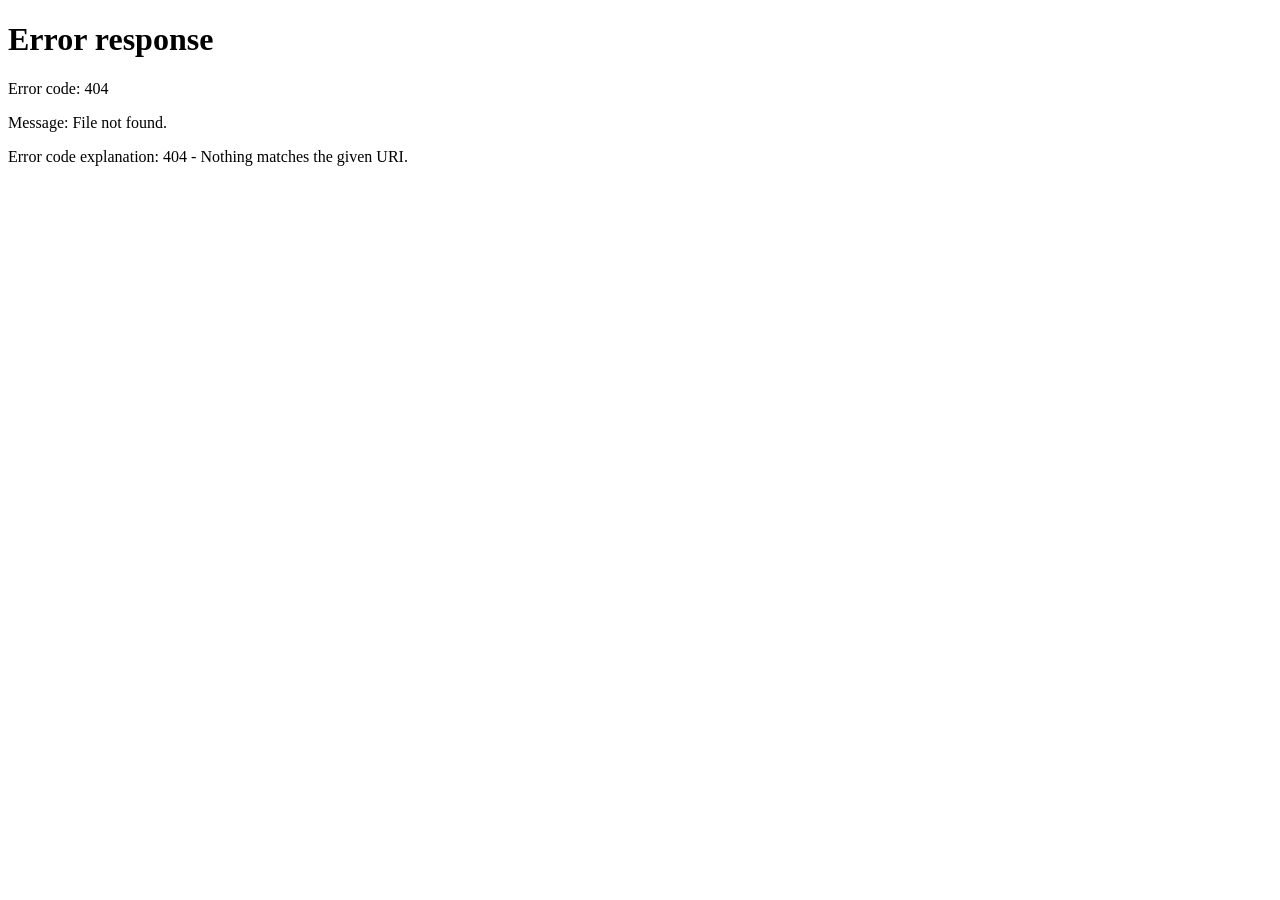
==== commit 2c0028f2: "feat: complete user authentication, smartnotes.se redesign, and per-user data isolation" ====
--- a/document.html
+++ b/document.html
@@ -202,7 +202,7 @@
             </div>
             <h2>SmartNotes</h2>
         </div>
-        <button class="mobile-user-btn" onclick="openLoginModal()" aria-label="Account / Login">
+        <button class="mobile-user-btn" onclick="logoutUser()" aria-label="Logout">
             <div class="student-avatar" id="mobileAvatar">H</div>
         </button>
     </header>
@@ -256,7 +256,7 @@
             <button class="nav-item" onclick="runTool('practice_questions')">❓ <span>Practice Questions</span></button>
             <button class="nav-item" onclick="runTool('mindmap')">◎ <span>Mind Maps</span></button>
             <button class="nav-item" onclick="goDashboard()">◷ <span>History</span></button>
-            <button class="nav-item" onclick="openLoginModal()">👤 <span>Login / Account</span></button>
+            <button class="nav-item" onclick="logoutUser()">🚪 <span>Logout</span></button>
         </nav>
 
         <div class="sidebar-card">
@@ -265,11 +265,11 @@
         </div>
 
         <!-- STUDENT PROFILE -->
-        <div class="student-profile" onclick="openLoginModal()" style="cursor:pointer;" title="Click to view account / sign in">
+        <div class="student-profile" style="cursor:default;" title="Logged in account">
             <div class="student-avatar" id="sidebarAvatar">H</div>
             <div>
-                <strong id="sidebarStudentName">Hari Prasad</strong>
-                <span id="sidebarStudentEmail">student@snist.ac.in</span>
+                <strong id="sidebarStudentName">Loading...</strong>
+                <span id="sidebarStudentEmail"></span>
             </div>
         </div>
     </aside>
@@ -398,89 +398,6 @@
 
     </main>
 
-    <!-- STUDENT LOGIN & ACCOUNT MODAL (FULL RESPONSIVE + SIGN IN / SIGN UP TABS) -->
-    <div id="loginModal" class="modal-overlay" style="display:none;">
-      <div class="modal-box auth-modal-box">
-        <div class="modal-header">
-          <div class="modal-title-wrap">
-            <span class="auth-icon">🎓</span>
-            <div>
-              <h2 id="authModalHeaderTitle">Student Account</h2>
-              <small id="authModalSubtitle">Sign in to sync your study notes</small>
-            </div>
-          </div>
-          <button class="modal-close" onclick="closeLoginModal()" aria-label="Close modal">✕</button>
-        </div>
-        
-        <div class="auth-tabs">
-          <button type="button" class="auth-tab-btn active" id="tabSignInBtn" onclick="switchAuthTab('signin')">Sign In</button>
-          <button type="button" class="auth-tab-btn" id="tabSignUpBtn" onclick="switchAuthTab('signup')">Create Account</button>
-        </div>
-
-        <div class="modal-body auth-modal-body">
-          <!-- SIGN IN FORM -->
-          <form id="signInForm" onsubmit="handleSignInSubmit(event)">
-            <div class="form-group">
-              <label for="signInEmail">College Email</label>
-              <input type="email" id="signInEmail" class="form-control" placeholder="e.g. student@snist.ac.in" required>
-            </div>
-            <div class="form-group">
-              <div class="label-row">
-                <label for="signInPassword">Password</label>
-                <button type="button" class="btn-toggle-pw" onclick="togglePasswordVisibility('signInPassword', this)">👁️ Show</button>
-              </div>
-              <input type="password" id="signInPassword" class="form-control" placeholder="Enter your password" required>
-            </div>
-            <div class="form-options">
-              <label class="remember-label">
-                <input type="checkbox" id="rememberMe" checked> Remember me on this device
-              </label>
-            </div>
-            <button type="submit" class="btn-auth-primary">Sign In to SmartNotes</button>
-          </form>
-
-          <!-- SIGN UP FORM -->
-          <form id="signUpForm" onsubmit="handleSignUpSubmit(event)" style="display:none;">
-            <div class="form-group">
-              <label for="signUpName">Full Name</label>
-              <input type="text" id="signUpName" class="form-control" placeholder="e.g. Hari Prasad" required>
-            </div>
-            <div class="form-group">
-              <label for="signUpEmail">College Email</label>
-              <input type="email" id="signUpEmail" class="form-control" placeholder="e.g. student@snist.ac.in" required>
-            </div>
-            <div class="form-group">
-              <label for="signUpDepartment">Department / Branch</label>
-              <input type="text" id="signUpDepartment" class="form-control" placeholder="e.g. B.Tech Computer Science">
-            </div>
-            <div class="form-group">
-              <div class="label-row">
-                <label for="signUpPassword">Password</label>
-                <button type="button" class="btn-toggle-pw" onclick="togglePasswordVisibility('signUpPassword', this)">👁️ Show</button>
-              </div>
-              <input type="password" id="signUpPassword" class="form-control" placeholder="Create a secure password" required>
-            </div>
-            <button type="submit" class="btn-auth-primary" style="margin-top:10px;">Create Account</button>
-          </form>
-
-          <!-- CURRENT ACCOUNT STATUS (WHEN LOGGED IN) -->
-          <div id="authAccountStatus" style="margin-top:16px; padding:12px; background:#f0f5ff; border:1px solid #cbe0fc; border-radius:10px; font-size:12.5px; color:#1a457a; display:none;">
-            <strong>Logged in as:</strong> <span id="statusActiveUser">Hari Prasad</span><br>
-            <button type="button" onclick="logoutUser()" style="margin-top:8px; padding:4px 10px; background:#fff; border:1px solid #94b8e8; border-radius:6px; color:#c0152a; font-weight:600; font-size:12px; cursor:pointer;">🚪 Switch / Log Out</button>
-          </div>
-
-          <!-- BACKEND ARCHITECTURE NOTICE -->
-          <div style="margin-top:14px; padding:10px 12px; background:#f8fafc; border:1px dashed #cbd5e1; border-radius:8px; font-size:11.5px; line-height:1.5; color:#64748b;">
-            🔒 <strong>Auth Notice:</strong> Profile is stored in your secure local session. Multi-user server authentication requires SQLite table creation in <code>backend/app.py</code>.
-          </div>
-        </div>
-
-        <div class="auth-modal-footer">
-          <small id="authFooterHint">Need help? SmartNotes AI Study Assistant</small>
-          <button type="button" class="btn-auth-cancel" onclick="closeLoginModal()">Close</button>
-        </div>
-      </div>
-    </div>
 
     <script>
     /* =========================================
@@ -1040,142 +957,59 @@
     });
 
     /* =========================================
-       STUDENT PROFILE & AUTHENTICATION (MOBILE & DESKTOP)
+       STUDENT PROFILE & AUTHENTICATION
+       Real server-side auth via Flask-Login
     ========================================= */
-    function loadStudentProfile() {
+
+    // On page load: check auth, redirect to /login if not logged in
+    (async function checkAuth() {
         try {
-            const stored = localStorage.getItem("smartnotes_user");
-            let name = "Hari Prasad";
-            let email = "student@snist.ac.in";
-            if (stored) {
-                const user = JSON.parse(stored);
-                name = user.name || name;
-                email = user.email || email;
+            const res = await fetch('/api/auth/me');
+            if (!res.ok) {
+                window.location.href = '/login';
+                return;
             }
-            if (document.getElementById("sidebarStudentName")) document.getElementById("sidebarStudentName").textContent = name;
-            if (document.getElementById("sidebarStudentEmail")) document.getElementById("sidebarStudentEmail").textContent = email;
-            const initial = name.charAt(0).toUpperCase();
-            if (document.getElementById("sidebarAvatar")) document.getElementById("sidebarAvatar").textContent = initial;
-            if (document.getElementById("mobileAvatar")) document.getElementById("mobileAvatar").textContent = initial;
-            if (document.getElementById("statusActiveUser")) document.getElementById("statusActiveUser").textContent = `${name} (${email})`;
-            if (stored && document.getElementById("authAccountStatus")) {
-                document.getElementById("authAccountStatus").style.display = "block";
+            const data = await res.json();
+            if (data.authenticated && data.user) {
+                loadStudentProfile(data.user);
+            } else {
+                window.location.href = '/login';
             }
+        } catch(e) {
+            window.location.href = '/login';
+        }
+    })();
+
+    function loadStudentProfile(user) {
+        if (!user) return;
+        const name = user.name || 'Student';
+        const email = user.email || '';
+        const initial = name.charAt(0).toUpperCase();
+        if (document.getElementById('sidebarStudentName')) document.getElementById('sidebarStudentName').textContent = name;
+        if (document.getElementById('sidebarStudentEmail')) document.getElementById('sidebarStudentEmail').textContent = email;
+        if (document.getElementById('sidebarAvatar')) document.getElementById('sidebarAvatar').textContent = initial;
+        if (document.getElementById('mobileAvatar')) document.getElementById('mobileAvatar').textContent = initial;
+    }
+
+    async function logoutUser() {
+        try {
+            await fetch('/api/auth/logout', { method: 'POST' });
         } catch(e) {}
-    }
-
-    function switchAuthTab(tab) {
-        const signInBtn = document.getElementById("tabSignInBtn");
-        const signUpBtn = document.getElementById("tabSignUpBtn");
-        const signInForm = document.getElementById("signInForm");
-        const signUpForm = document.getElementById("signUpForm");
-        const title = document.getElementById("authModalHeaderTitle");
-        const sub = document.getElementById("authModalSubtitle");
-
-        if (tab === 'signin') {
-            signInBtn.classList.add("active");
-            signUpBtn.classList.remove("active");
-            signInForm.style.display = "block";
-            signUpForm.style.display = "none";
-            title.textContent = "Student Sign In";
-            sub.textContent = "Access your saved notes and flashcards";
-        } else {
-            signUpBtn.classList.add("active");
-            signInBtn.classList.remove("active");
-            signUpForm.style.display = "block";
-            signInForm.style.display = "none";
-            title.textContent = "Create Student Account";
-            sub.textContent = "Start generating AI lecture notes today";
-        }
-    }
-
+        window.location.href = '/login';
+    }
+
+    // Stubs so existing HTML references don't break
+    function openLoginModal() { window.location.href = '/login'; }
+    function closeLoginModal() {}
+    function switchAuthTab() {}
+    function handleSignInSubmit(e) { e.preventDefault(); window.location.href = '/login'; }
+    function handleSignUpSubmit(e) { e.preventDefault(); window.location.href = '/login'; }
     function togglePasswordVisibility(inputId, btn) {
         const input = document.getElementById(inputId);
         if (!input) return;
-        if (input.type === "password") {
-            input.type = "text";
-            btn.textContent = "🙈 Hide";
-        } else {
-            input.type = "password";
-            btn.textContent = "👁️ Show";
-        }
-    }
-
-    function openLoginModal() {
-        closeMobileSidebar();
-        const modal = document.getElementById("loginModal");
-        if (modal) modal.style.display = "flex";
-        const user = JSON.parse(localStorage.getItem("smartnotes_user") || "{}");
-        if (user.email && document.getElementById("signInEmail")) {
-            document.getElementById("signInEmail").value = user.email;
-        }
-        if (user.name && document.getElementById("signUpName")) {
-            document.getElementById("signUpName").value = user.name;
-        }
-        if (user.email && document.getElementById("signUpEmail")) {
-            document.getElementById("signUpEmail").value = user.email;
-        }
-        if (user.department && document.getElementById("signUpDepartment")) {
-            document.getElementById("signUpDepartment").value = user.department;
-        }
-    }
-
-    function closeLoginModal() {
-        const modal = document.getElementById("loginModal");
-        if (modal) modal.style.display = "none";
-    }
-
-    function handleSignInSubmit(e) {
-        e.preventDefault();
-        const email = document.getElementById("signInEmail").value.trim();
-        const stored = JSON.parse(localStorage.getItem("smartnotes_user") || "{}");
-        let name = stored.name || (email.split("@")[0].replace(/[._-]/g, ' ') || "Student");
-        name = name.split(' ').map(w => w.charAt(0).toUpperCase() + w.slice(1)).join(' ');
-
-        const updated = {
-            name: stored.email === email && stored.name ? stored.name : name,
-            email: email,
-            department: stored.department || "Computer Science"
-        };
-        localStorage.setItem("smartnotes_user", JSON.stringify(updated));
-        loadStudentProfile();
-        closeLoginModal();
-        alert("✅ Signed in successfully as " + updated.name);
-    }
-
-    function handleSignUpSubmit(e) {
-        e.preventDefault();
-        const name = document.getElementById("signUpName").value.trim() || "Student";
-        const email = document.getElementById("signUpEmail").value.trim() || "student@snist.ac.in";
-        const department = document.getElementById("signUpDepartment").value.trim() || "Computer Science";
-
-        const user = { name, email, department };
-        localStorage.setItem("smartnotes_user", JSON.stringify(user));
-        loadStudentProfile();
-        closeLoginModal();
-        alert("🎉 Account created successfully! Welcome, " + name);
-    }
-
-    function logoutUser() {
-        localStorage.removeItem("smartnotes_user");
-        if (document.getElementById("sidebarStudentName")) document.getElementById("sidebarStudentName").textContent = "Student";
-        if (document.getElementById("sidebarStudentEmail")) document.getElementById("sidebarStudentEmail").textContent = "Not signed in";
-        if (document.getElementById("sidebarAvatar")) document.getElementById("sidebarAvatar").textContent = "S";
-        if (document.getElementById("mobileAvatar")) document.getElementById("mobileAvatar").textContent = "S";
-        if (document.getElementById("authAccountStatus")) document.getElementById("authAccountStatus").style.display = "none";
-        closeLoginModal();
-        alert("ℹ️ You have signed out.");
-    }
-
-    const loginModalEl = document.getElementById("loginModal");
-    if (loginModalEl) {
-        loginModalEl.addEventListener("click", function(e) {
-            if (e.target === this) closeLoginModal();
-        });
-    }
-
-    // Initialize student profile
-    loadStudentProfile();
+        if (input.type === 'password') { input.type = 'text'; btn.textContent = '🙈 Hide'; }
+        else { input.type = 'password'; btn.textContent = '👁️ Show'; }
+    }
     </script>
 </body>
 </html>
--- a/style.css
+++ b/style.css
@@ -324,6 +324,64 @@
     color: #4e607f;
     font-size: 15px;
     line-height: 1.5;
+}
+
+.hero-badge {
+    display: inline-flex;
+    align-items: center;
+    gap: 8px;
+    padding: 4px 12px;
+    background: rgba(237, 36, 56, 0.08);
+    border: 1px solid rgba(237, 36, 56, 0.22);
+    border-radius: 20px;
+    font-size: 11px;
+    font-weight: 700;
+    letter-spacing: 0.6px;
+    color: #ed2438;
+    margin-bottom: 8px;
+    text-transform: uppercase;
+}
+
+.badge-dot {
+    width: 7px;
+    height: 7px;
+    border-radius: 50%;
+    background: #ed2438;
+    box-shadow: 0 0 6px rgba(237, 36, 56, 0.6);
+    display: inline-block;
+}
+
+.hero-pills {
+    display: flex;
+    flex-wrap: wrap;
+    gap: 8px;
+    margin-top: 12px;
+}
+
+.hero-pill {
+    display: inline-flex;
+    align-items: center;
+    gap: 5px;
+    padding: 3px 10px;
+    background: #ffffff;
+    border: 1px solid #d8e1ee;
+    border-radius: 12px;
+    font-size: 12px;
+    font-weight: 600;
+    color: #172b4d;
+    box-shadow: 0 1px 3px rgba(10, 30, 60, 0.04);
+}
+
+.feature-tag {
+    margin-left: auto;
+    font-size: 10.5px;
+    font-weight: 700;
+    letter-spacing: 0.4px;
+    padding: 2px 7px;
+    border-radius: 6px;
+    background: #f1f4f9;
+    color: #556885;
+    text-transform: uppercase;
 }
 
 .quick-actions {
